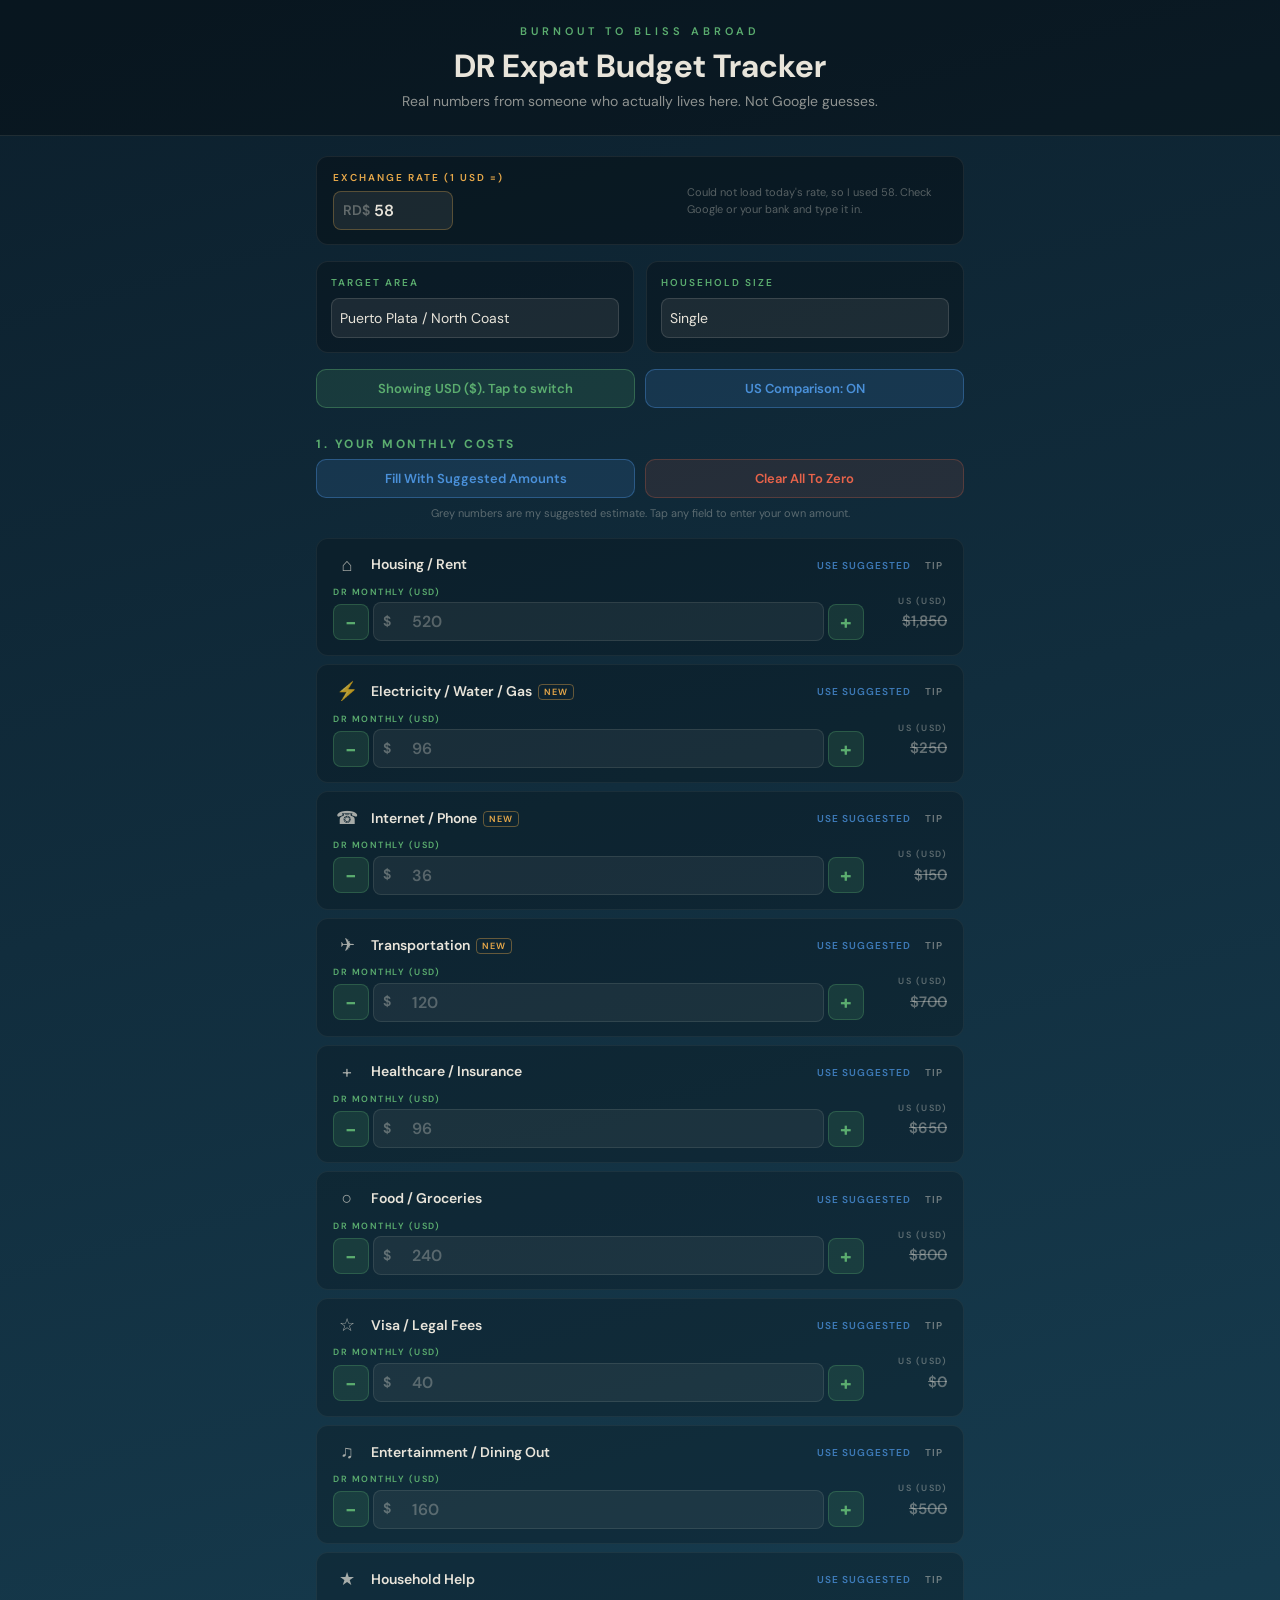
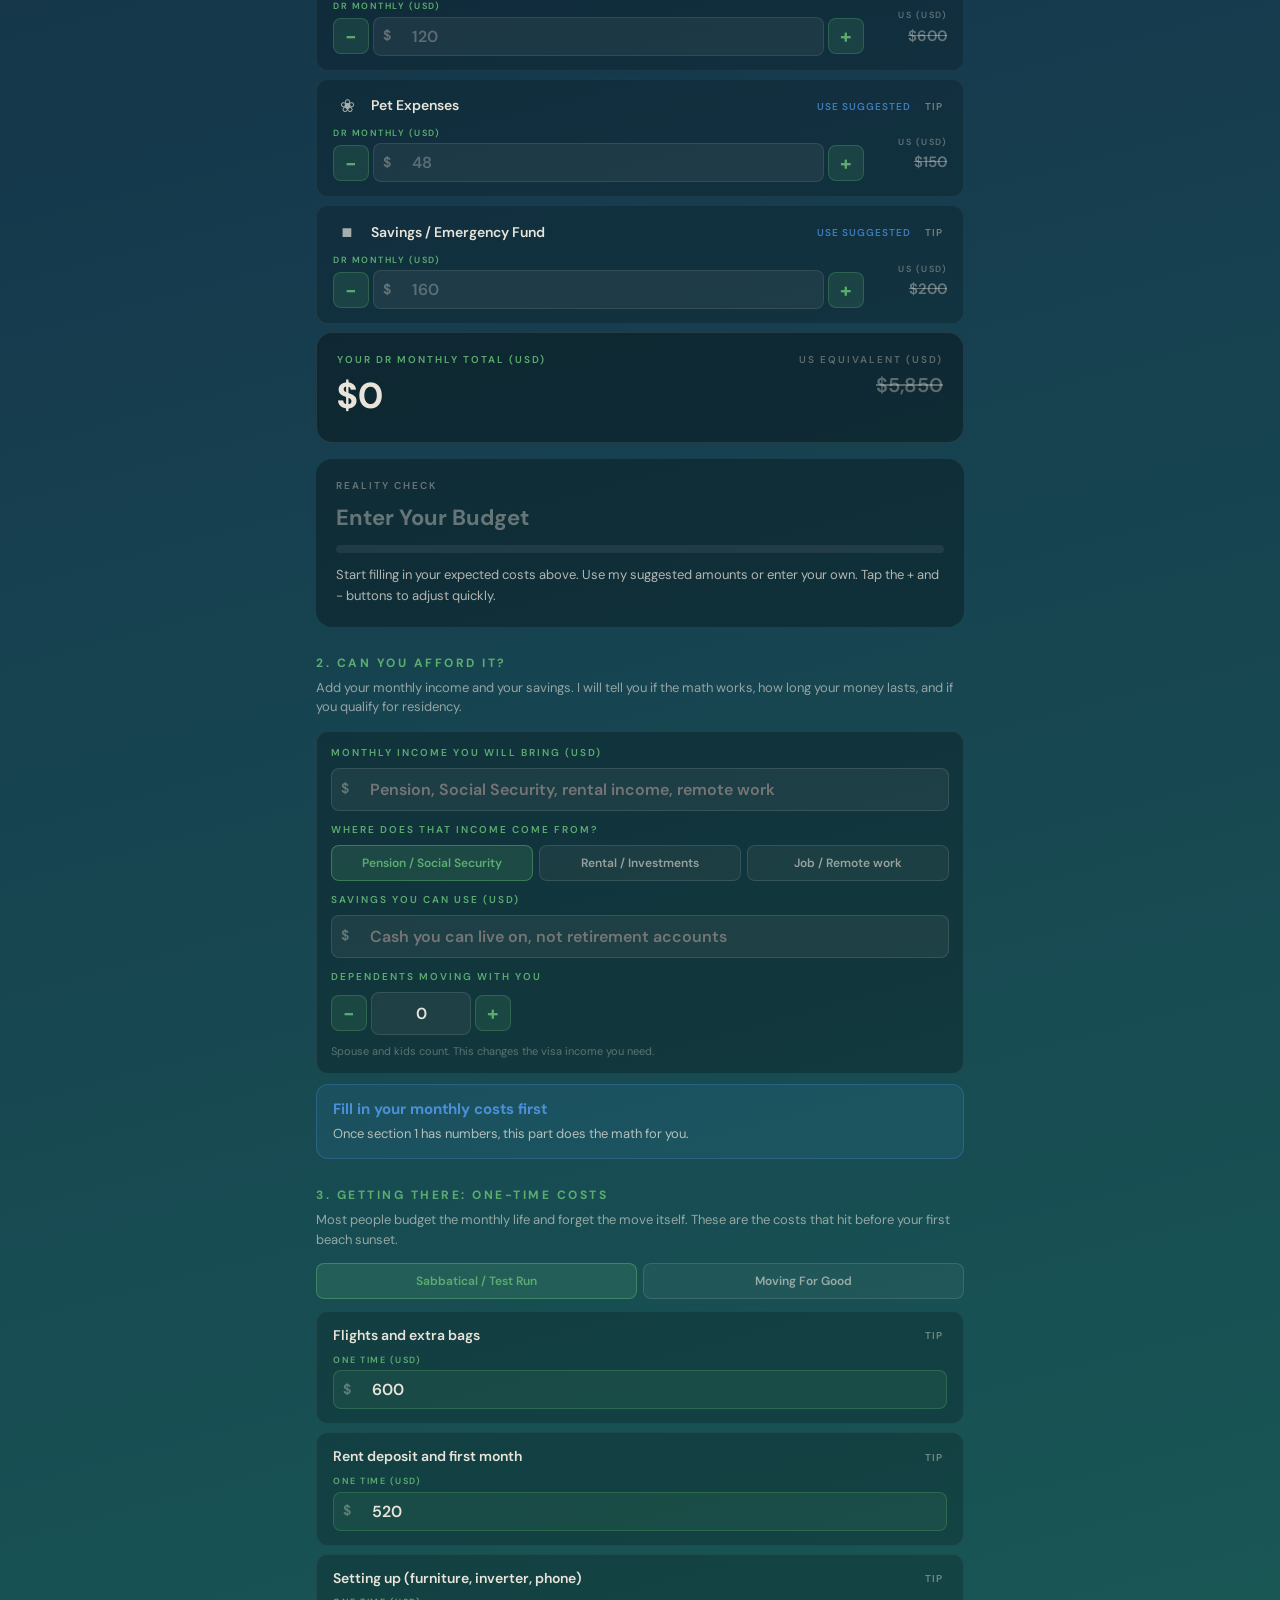
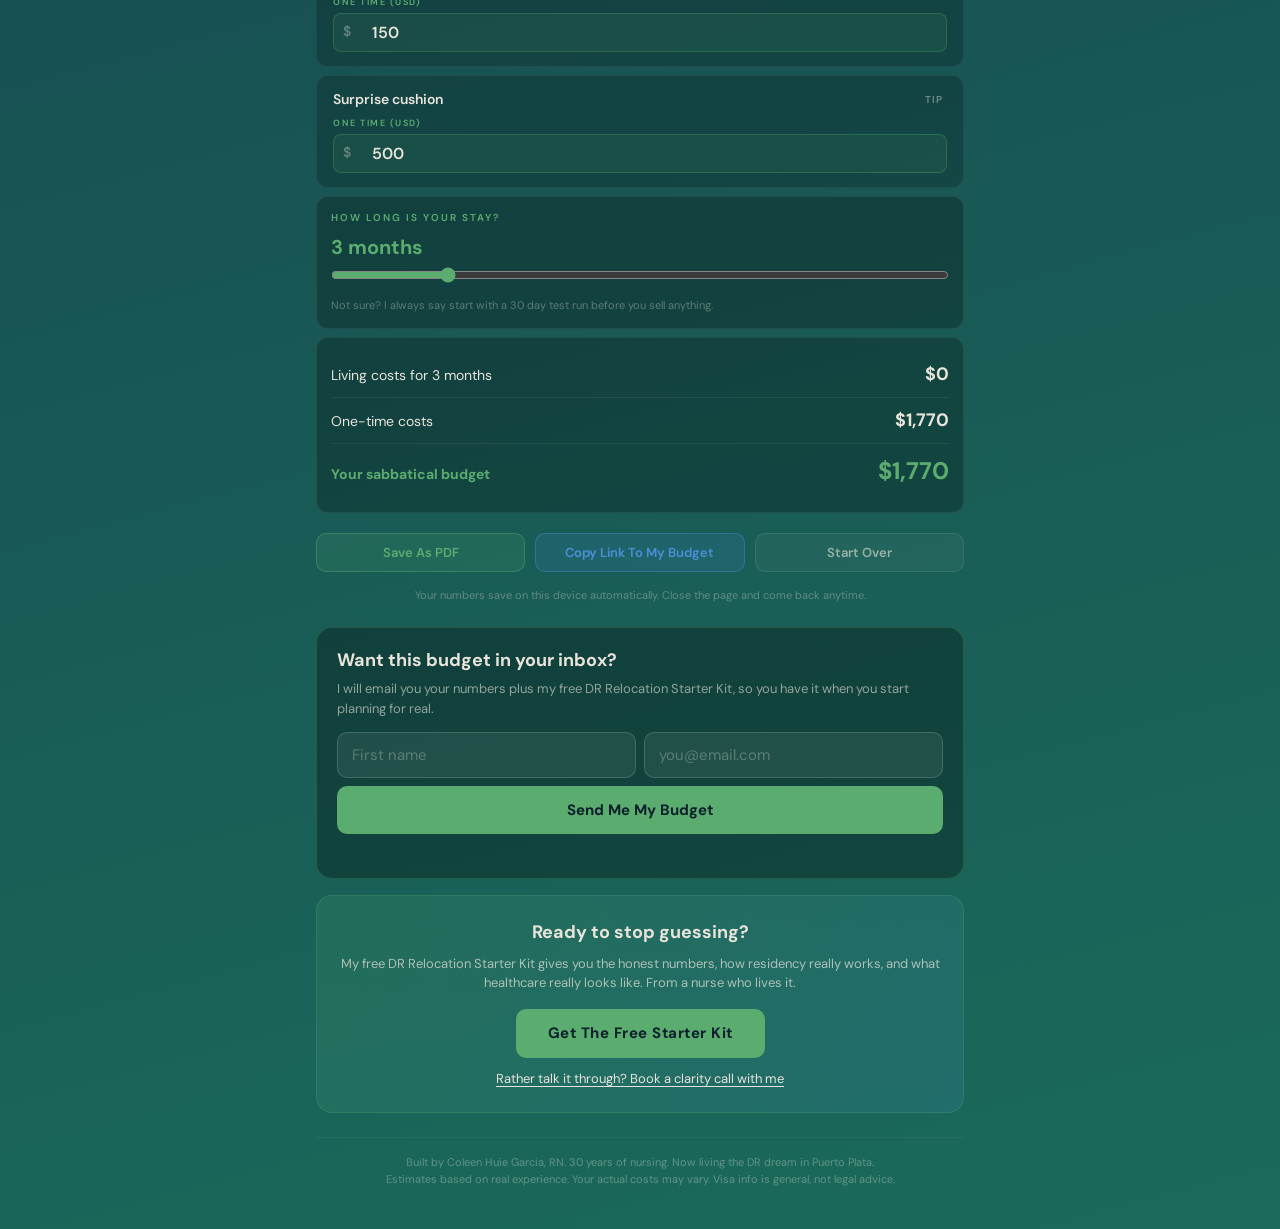
==== dr-budget-tracker/index.html @ 8b4ec9b2 "Add upgraded DR Expat Budget Tracker Rebuilt from the May 28 source in Drive. Adds utilities, intern" ====
<!DOCTYPE html>
<html lang="en">
<head>
<meta charset="UTF-8">
<meta name="viewport" content="width=device-width, initial-scale=1.0">
<title>DR Expat Budget Tracker | Burnout To Bliss Abroad</title>
<meta name="description" content="Find out exactly what it costs to live in the Dominican Republic. Real numbers from a nurse who actually lives there. Plan your budget, check your visa income, and see how long your savings last.">
<meta property="og:title" content="DR Expat Budget Tracker | Burnout To Bliss Abroad">
<meta property="og:description" content="Find out what it ACTUALLY costs to live in the Dominican Republic. Real numbers, not Google guesses.">
<meta property="og:type" content="website">
<meta name="twitter:card" content="summary_large_image">
<link rel="preconnect" href="https://fonts.googleapis.com">
<link rel="preconnect" href="https://fonts.gstatic.com" crossorigin>
<link href="https://fonts.googleapis.com/css2?family=DM+Sans:wght@400;500;600;700&display=swap" rel="stylesheet">
<style>
:root{
  --ink:#0C1F2C;--deep:#163B4E;--sea:#1A6B5A;
  --text:#E8E4DA;--muted:rgba(232,228,218,0.6);--faint:rgba(232,228,218,0.35);
  --green:#5BAD6F;--blue:#4A90D9;--gold:#E8A94A;--red:#E8634A;
  --line:rgba(232,228,218,0.08);--line-2:rgba(232,228,218,0.15);
  --card:rgba(0,0,0,0.25);
}
*{margin:0;padding:0;box-sizing:border-box}
html{-webkit-text-size-adjust:100%}
body{min-height:100vh;background:linear-gradient(165deg,var(--ink) 0%,var(--deep) 40%,var(--sea) 100%);background-color:var(--ink);font-family:'DM Sans','Segoe UI',sans-serif;color:var(--text);line-height:1.4}
input[type=number]{-moz-appearance:textfield}
input[type=number]::-webkit-outer-spin-button,input[type=number]::-webkit-inner-spin-button{-webkit-appearance:none;margin:0}
button,input,select{font-family:inherit}
button:focus-visible,input:focus-visible,select:focus-visible,a:focus-visible{outline:2px solid var(--green);outline-offset:2px}
select{-webkit-appearance:none;appearance:none;background-image:url("data:image/svg+xml,%3Csvg xmlns='http://www.w3.org/2000/svg' width='12' height='12' viewBox='0 0 12 12'%3E%3Cpath fill='%235BAD6F' d='M6 8L1 3h10z'/%3E%3C/svg%3E");background-repeat:no-repeat;background-position:right 10px center}
select option{background:var(--deep)}

.header{background:rgba(0,0,0,0.3);border-bottom:1px solid rgba(232,228,218,0.1);padding:24px 20px;text-align:center}
.brand{font-size:11px;letter-spacing:4px;text-transform:uppercase;color:var(--green);margin-bottom:8px;font-weight:600}
.header h1{font-size:clamp(22px,5vw,32px);font-weight:700;margin:0 0 6px;line-height:1.2}
.header p{font-size:14px;color:var(--muted)}
.main{max-width:680px;margin:0 auto;padding:20px 16px 40px}

.section-title{font-size:12px;letter-spacing:2.5px;text-transform:uppercase;color:var(--green);font-weight:700;margin:28px 0 6px}
.section-sub{font-size:13px;color:var(--muted);margin-bottom:14px;line-height:1.5}
.card{background:var(--card);border-radius:12px;padding:14px;border:1px solid var(--line)}
.lbl{font-size:10px;letter-spacing:2px;text-transform:uppercase;color:var(--green);display:block;margin-bottom:8px;font-weight:600}
.sel{width:100%;background:rgba(232,228,218,0.08);border:1px solid var(--line-2);border-radius:8px;padding:10px 28px 10px 8px;color:var(--text);font-size:14px;cursor:pointer}
.grid2{display:grid;grid-template-columns:1fr 1fr;gap:12px;margin-bottom:16px}
.btns{display:flex;gap:10px;margin-bottom:16px;flex-wrap:wrap}
.btn{flex:1;min-width:140px;border-radius:10px;padding:10px 16px;font-size:13px;font-weight:600;cursor:pointer;transition:opacity .2s}
.btn:hover{opacity:.85}
.btn-green{background:rgba(91,173,111,0.15);border:1px solid rgba(91,173,111,0.4);color:var(--green)}
.btn-blue{background:rgba(74,144,217,0.15);border:1px solid rgba(74,144,217,0.4);color:var(--blue)}
.btn-dim{background:rgba(232,228,218,0.05);border:1px solid rgba(232,228,218,0.1);color:var(--muted)}
.btn-red{background:rgba(232,99,74,0.1);border:1px solid rgba(232,99,74,0.25);color:var(--red)}
.note{font-size:11px;color:var(--faint);text-align:center;margin-bottom:16px}

/* rate */
.rate-box{background:rgba(0,0,0,0.3);border-radius:12px;padding:14px 16px;border:1px solid var(--line);margin-bottom:16px}
.rate-inner{display:flex;align-items:center;justify-content:space-between;flex-wrap:wrap;gap:10px}
.rate-lbl{font-size:10px;letter-spacing:2px;text-transform:uppercase;color:var(--gold);display:block;margin-bottom:6px;font-weight:600}
.rate-input{width:120px;background:rgba(232,228,218,0.08);border:1px solid rgba(232,168,74,0.3);border-radius:8px;padding:8px 10px 8px 40px;color:var(--text);font-size:16px;font-weight:600;outline:none}
.rate-help{font-size:11px;color:var(--faint);line-height:1.5;max-width:260px}
.rate-status{color:var(--green);font-weight:600}
.chip{background:rgba(232,228,218,0.08);border:1px solid var(--line-2);border-radius:6px;padding:6px 10px;color:var(--muted);font-size:10px;cursor:pointer;font-weight:600}

/* categories */
.cat{background:rgba(0,0,0,0.2);border-radius:12px;border:1px solid rgba(232,228,218,0.06);overflow:hidden;margin-bottom:8px}
.cat-head{padding:14px 16px}
.cat-row{display:flex;align-items:center;justify-content:space-between;margin-bottom:8px;gap:8px}
.cat-icon{font-size:18px;width:28px;text-align:center;opacity:.7}
.cat-label{font-size:14px;font-weight:600}
.cat-new{font-size:9px;letter-spacing:1px;color:var(--gold);border:1px solid rgba(232,168,74,0.4);border-radius:4px;padding:1px 5px;margin-left:6px;vertical-align:middle}
.cat-actions{display:flex;gap:6px;align-items:center;flex-shrink:0}
.btn-link{background:none;border:none;font-size:10px;cursor:pointer;padding:2px 4px;font-weight:600;letter-spacing:1px}
.btn-link-blue{color:rgba(74,144,217,0.8)}
.btn-link-dim{color:rgba(232,228,218,0.45)}
.cat-inputs{display:flex;align-items:center;gap:8px}
.input-group{flex:1}
.input-lbl{font-size:9px;letter-spacing:1.5px;color:var(--green);display:block;margin-bottom:4px;font-weight:600}
.input-row{display:flex;align-items:center;gap:4px}
.step-btn{background:rgba(91,173,111,0.15);border:1px solid rgba(91,173,111,0.3);border-radius:8px;width:36px;height:36px;color:var(--green);font-size:20px;font-weight:700;cursor:pointer;display:flex;align-items:center;justify-content:center;flex-shrink:0;line-height:1}
.step-btn:hover{background:rgba(91,173,111,0.25)}
.input-wrap{position:relative;flex:1}
.input-sym{position:absolute;left:10px;top:50%;transform:translateY(-50%);font-size:14px;font-weight:600;pointer-events:none;color:var(--faint)}
.num-input{width:100%;border-radius:8px;padding:8px 10px 8px 38px;color:var(--text);font-size:16px;font-weight:600;outline:none;background:rgba(232,228,218,0.06);border:1px solid rgba(232,228,218,0.1)}
.num-input.filled{background:rgba(91,173,111,0.1);border-color:rgba(91,173,111,0.3)}
.num-input::placeholder{color:rgba(232,228,218,0.3)}
.us-col{min-width:75px;text-align:right}
.us-lbl{font-size:9px;letter-spacing:1.5px;color:var(--faint);display:block;margin-bottom:4px;font-weight:600}
.us-val{font-size:15px;font-weight:600;color:rgba(232,228,218,0.4);text-decoration:line-through}
.tip-box{background:rgba(91,173,111,0.08);padding:12px 16px;border-top:1px solid rgba(91,173,111,0.15);font-size:13px;color:rgba(232,228,218,0.75);line-height:1.5}
.tip-label{color:var(--green);font-weight:600}
.tip-sug{color:rgba(232,228,218,0.45);font-size:11px}

/* totals */
.totals{background:rgba(0,0,0,0.35);border-radius:16px;padding:20px;border:1px solid rgba(232,228,218,0.1);margin-bottom:16px}
.totals-row{display:flex;justify-content:space-between;align-items:baseline;gap:12px}
.tot-lbl{font-size:10px;letter-spacing:2px;color:var(--green);margin-bottom:4px;font-weight:600}
.tot-val{font-size:clamp(28px,7vw,36px);font-weight:700}
.us-tot-lbl{font-size:10px;letter-spacing:2px;color:var(--faint);margin-bottom:4px;font-weight:600}
.us-tot-val{font-size:20px;font-weight:600;color:var(--faint);text-decoration:line-through}
.save-bar{background:rgba(91,173,111,0.12);border-radius:10px;padding:12px 14px;border:1px solid rgba(91,173,111,0.2);display:flex;justify-content:space-between;align-items:center;margin-top:12px}
.save-lbl{font-size:11px;color:var(--green);font-weight:600;margin-bottom:2px}
.save-val{font-size:22px;font-weight:700;color:var(--green)}
.save-pct{background:rgba(91,173,111,0.2);border-radius:20px;padding:6px 14px;font-size:16px;font-weight:700;color:var(--green)}
.annual{background:rgba(74,144,217,0.1);border-radius:12px;padding:16px;border:1px solid rgba(74,144,217,0.2);margin-bottom:16px;text-align:center}
.annual-lbl{font-size:11px;letter-spacing:2px;color:var(--blue);margin-bottom:4px;font-weight:600}
.annual-val{font-size:28px;font-weight:700;color:var(--blue)}
.annual-sub{font-size:12px;color:var(--muted);margin-top:4px}

/* breakdown bar */
.mix{display:flex;height:10px;border-radius:6px;overflow:hidden;margin:14px 0 8px;background:rgba(232,228,218,0.08)}
.mix span{display:block;height:100%}
.mix-legend{display:flex;flex-wrap:wrap;gap:6px 12px;font-size:11px;color:var(--muted)}
.mix-legend i{display:inline-block;width:8px;height:8px;border-radius:2px;margin-right:4px;vertical-align:middle}

/* reality */
.reality{background:rgba(0,0,0,0.3);border-radius:16px;padding:20px;margin-bottom:8px}
.reality-lbl{font-size:10px;letter-spacing:2px;margin-bottom:10px;font-weight:600}
.reality-level{font-size:22px;font-weight:700;margin-bottom:12px}
.bar-bg{background:rgba(232,228,218,0.08);border-radius:6px;height:8px;margin-bottom:12px;overflow:hidden}
.bar-fill{height:100%;border-radius:6px;transition:width .5s ease}
.reality-msg{font-size:13px;line-height:1.6;color:rgba(232,228,218,0.75)}

/* plan */
.field{margin-bottom:12px}
.field:last-child{margin-bottom:0}
.plain-input{width:100%;border-radius:8px;padding:10px 12px 10px 38px;color:var(--text);font-size:16px;font-weight:600;outline:none;background:rgba(232,228,218,0.06);border:1px solid rgba(232,228,218,0.12)}
.result{border-radius:12px;padding:14px 16px;margin-top:10px;border:1px solid}
.result-title{font-size:15px;font-weight:700;margin-bottom:4px}
.result-msg{font-size:13px;line-height:1.55;color:rgba(232,228,218,0.75)}
.ok{background:rgba(91,173,111,0.1);border-color:rgba(91,173,111,0.3)}.ok .result-title{color:var(--green)}
.warn{background:rgba(232,168,74,0.1);border-color:rgba(232,168,74,0.3)}.warn .result-title{color:var(--gold)}
.bad{background:rgba(232,99,74,0.1);border-color:rgba(232,99,74,0.3)}.bad .result-title{color:var(--red)}
.info{background:rgba(74,144,217,0.1);border-color:rgba(74,144,217,0.3)}.info .result-title{color:var(--blue)}
.fine{font-size:11px;color:var(--faint);margin-top:8px;line-height:1.5}
.range{width:100%;accent-color:var(--green);margin:6px 0 2px}
.range-val{font-size:20px;font-weight:700;color:var(--green)}
.seg{display:flex;gap:6px;flex-wrap:wrap}
.seg button{flex:1;min-width:90px;padding:9px 10px;border-radius:8px;font-size:12px;font-weight:600;cursor:pointer;background:rgba(232,228,218,0.05);border:1px solid rgba(232,228,218,0.12);color:var(--muted)}
.seg button[aria-pressed=true]{background:rgba(91,173,111,0.18);border-color:rgba(91,173,111,0.5);color:var(--green)}
.big-line{display:flex;justify-content:space-between;align-items:baseline;padding:10px 0;border-top:1px solid var(--line);font-size:14px}
.big-line:first-child{border-top:none}
.big-line b{font-size:18px}

/* email + cta */
.capture{background:rgba(0,0,0,0.3);border-radius:16px;padding:20px;border:1px solid rgba(91,173,111,0.25);margin-top:24px}
.capture h2{font-size:18px;font-weight:700;margin-bottom:6px}
.capture p{font-size:13px;color:var(--muted);margin-bottom:14px;line-height:1.5}
.capture-row{display:grid;grid-template-columns:1fr 1fr;gap:8px;margin-bottom:8px}
.text-input{width:100%;background:rgba(255,255,255,0.07);border:1px solid rgba(232,228,218,0.18);border-radius:10px;padding:12px 14px;color:var(--text);font-size:15px;outline:none}
.text-input::placeholder{color:rgba(232,228,218,0.3)}
.submit{width:100%;background:var(--green);color:var(--ink);border:none;border-radius:10px;padding:14px;font-size:15px;font-weight:700;cursor:pointer}
.submit:disabled{opacity:.5;cursor:not-allowed}
.form-msg{font-size:12px;margin-top:8px;text-align:center;min-height:16px}
.cta{background:linear-gradient(135deg,rgba(91,173,111,0.15) 0%,rgba(74,144,217,0.15) 100%);border-radius:16px;padding:24px 20px;text-align:center;border:1px solid rgba(91,173,111,0.25);margin-top:16px}
.cta h2{font-size:18px;font-weight:700;margin-bottom:8px}
.cta p{font-size:13px;color:rgba(232,228,218,0.7);margin-bottom:16px;line-height:1.5}
.cta-btn{display:inline-block;background:var(--green);color:var(--ink);padding:14px 32px;border-radius:10px;font-size:15px;font-weight:700;text-decoration:none;letter-spacing:.5px}
.cta-btn:hover{opacity:.9}
.cta-alt{display:block;margin-top:12px;font-size:13px;color:var(--text);text-decoration:underline;text-underline-offset:3px}
.footer{text-align:center;margin-top:24px;padding-top:16px;border-top:1px solid rgba(232,228,218,0.06);font-size:11px;color:rgba(232,228,218,0.35);line-height:1.6}
.toast{position:fixed;left:50%;bottom:24px;transform:translateX(-50%) translateY(20px);background:var(--green);color:var(--ink);font-weight:700;font-size:13px;padding:10px 18px;border-radius:999px;opacity:0;pointer-events:none;transition:all .25s;z-index:50}
.toast.show{opacity:1;transform:translateX(-50%) translateY(0)}
.hidden{display:none!important}
.print-only{display:none}

@media (max-width:500px){
  .grid2,.capture-row{grid-template-columns:1fr}
  .cat-inputs{flex-wrap:wrap}
  .us-col{min-width:0;width:100%;text-align:left;display:flex;gap:8px;align-items:baseline}
  .us-lbl{margin:0}
}

/* Print / Save as PDF: clean white page */
@media print{
  body{background:#fff;color:#111}
  .header,.rate-box,.btns,.note,.step-btn,.cat-actions,.capture,.cta,.actions,.seg,.range,.toast,.no-print{display:none!important}
  .print-only{display:block}
  .main{max-width:none;padding:0}
  .card,.cat,.totals,.reality,.annual,.result,.save-bar{background:#fff!important;border:1px solid #ccc!important;color:#111;break-inside:avoid}
  .num-input,.plain-input{background:#fff!important;border:none!important;color:#111;padding-left:30px}
  .section-title,.lbl,.input-lbl,.tot-lbl,.save-lbl,.save-val,.annual-lbl,.annual-val,.result-title,.reality-lbl,.reality-level{color:#1A6B5A!important}
  .reality-msg,.result-msg,.annual-sub,.section-sub,.fine,.us-val,.us-tot-val,.input-sym,.footer{color:#444!important}
  .tip-box{display:none}
}
</style>
<!-- MailerLite Universal -->
<script>(function(w,d,e,u,f,l,n){w[f]=w[f]||function(){(w[f].q=w[f].q||[]).push(arguments);},l=d.createElement(e),l.async=1,l.src=u,n=d.getElementsByTagName(e)[0],n.parentNode.insertBefore(l,n);})(window,document,'script','https://assets.mailerlite.com/js/universal.js','ml');ml('account','2173262');</script>
<!-- End MailerLite Universal -->
</head>
<body>

<!-- Hidden form so Netlify detects it at deploy time -->
<form name="email-capture" data-netlify="true" hidden>
  <input name="name" type="text">
  <input name="email" type="email">
  <input name="budget" type="text">
</form>

<div class="header">
  <div class="brand">Burnout To Bliss Abroad</div>
  <h1>DR Expat Budget Tracker</h1>
  <p>Real numbers from someone who actually lives here. Not Google guesses.</p>
</div>

<div class="main" id="app">
  <div class="print-only" style="margin-bottom:16px">
    <h1 style="font-size:22px">My DR Budget Plan</h1>
    <p id="printMeta" style="font-size:12px;color:#444"></p>
  </div>

  <!-- ── SETUP ───────────────────────────────────────────── -->
  <div class="rate-box">
    <div class="rate-inner">
      <div style="flex:1;min-width:180px">
        <label class="rate-lbl" for="rateInput">Exchange Rate (1 USD =)</label>
        <div style="display:flex;align-items:center;gap:8px">
          <div style="position:relative;width:120px"><span class="input-sym">RD$</span><input type="number" inputmode="decimal" step="0.1" class="rate-input" id="rateInput"></div>
          <button class="chip hidden" id="rateReset" type="button">USE LIVE RATE</button>
        </div>
      </div>
      <div class="rate-help" id="rateHelp">Checking today's rate...</div>
    </div>
  </div>

  <div class="grid2">
    <div class="card"><label class="lbl" for="areaSel">Target Area</label><select class="sel" id="areaSel"></select></div>
    <div class="card"><label class="lbl" for="hhSel">Household Size</label><select class="sel" id="hhSel"></select></div>
  </div>

  <div class="btns">
    <button class="btn btn-green" id="curBtn" type="button"></button>
    <button class="btn" id="compBtn" type="button"></button>
  </div>

  <!-- ── MONTHLY COSTS ───────────────────────────────────── -->
  <div class="section-title">1. Your Monthly Costs</div>
  <div class="btns" style="margin-bottom:8px">
    <button class="btn btn-blue" id="fillAll" type="button">Fill With Suggested Amounts</button>
    <button class="btn btn-red" id="clearAll" type="button">Clear All To Zero</button>
  </div>
  <div class="note">Grey numbers are my suggested estimate. Tap any field to enter your own amount.</div>
  <div id="cats"></div>

  <div class="totals">
    <div class="totals-row">
      <div><div class="tot-lbl" id="totLbl"></div><div class="tot-val" id="totVal"></div></div>
      <div style="text-align:right" id="usTotWrap"><div class="us-tot-lbl" id="usTotLbl"></div><div class="us-tot-val" id="usTotVal"></div></div>
    </div>
    <div id="saveBar"></div>
    <div id="mix"></div>
  </div>
  <div id="annual"></div>

  <div class="reality" id="reality"></div>

  <!-- ── MONEY PLAN ──────────────────────────────────────── -->
  <div class="section-title">2. Can You Afford It?</div>
  <p class="section-sub">Add your monthly income and your savings. I will tell you if the math works, how long your money lasts, and if you qualify for residency.</p>
  <div class="card">
    <div class="field">
      <label class="lbl" for="incomeInp">Monthly income you will bring (USD)</label>
      <div class="input-wrap"><span class="input-sym">$</span><input class="plain-input" id="incomeInp" type="number" inputmode="numeric" placeholder="Pension, Social Security, rental income, remote work"></div>
    </div>
    <div class="field">
      <span class="lbl">Where does that income come from?</span>
      <div class="seg" id="incomeType" role="group" aria-label="Income type">
        <button type="button" data-v="pension">Pension / Social Security</button>
        <button type="button" data-v="passive">Rental / Investments</button>
        <button type="button" data-v="work">Job / Remote work</button>
      </div>
    </div>
    <div class="field">
      <label class="lbl" for="savingsInp">Savings you can use (USD)</label>
      <div class="input-wrap"><span class="input-sym">$</span><input class="plain-input" id="savingsInp" type="number" inputmode="numeric" placeholder="Cash you can live on, not retirement accounts"></div>
    </div>
    <div class="field">
      <label class="lbl" for="depInp">Dependents moving with you</label>
      <div class="input-row" style="max-width:180px">
        <button class="step-btn" type="button" data-dep="-1" aria-label="Fewer dependents">&minus;</button>
        <div class="input-wrap"><input class="plain-input" id="depInp" type="number" inputmode="numeric" min="0" style="padding-left:12px;text-align:center"></div>
        <button class="step-btn" type="button" data-dep="1" aria-label="More dependents">+</button>
      </div>
      <div class="fine">Spouse and kids count. This changes the visa income you need.</div>
    </div>
  </div>
  <div id="planOut"></div>

  <!-- ── GETTING THERE ───────────────────────────────────── -->
  <div class="section-title">3. Getting There: One-Time Costs</div>
  <p class="section-sub">Most people budget the monthly life and forget the move itself. These are the costs that hit before your first beach sunset.</p>
  <div class="seg no-print" id="tripMode" role="group" aria-label="Trip type" style="margin-bottom:12px">
    <button type="button" data-v="sabbatical">Sabbatical / Test Run</button>
    <button type="button" data-v="move">Moving For Good</button>
  </div>
  <div id="oneTime"></div>
  <div class="card" id="monthsCard" style="margin-top:8px">
    <label class="lbl" for="monthsInp">How long is your stay?</label>
    <div class="range-val" id="monthsVal"></div>
    <input type="range" min="1" max="12" step="1" id="monthsInp" class="range">
    <div class="fine">Not sure? I always say start with a 30 day test run before you sell anything.</div>
  </div>
  <div class="card" style="margin-top:8px" id="tripOut"></div>

  <!-- ── ACTIONS ─────────────────────────────────────────── -->
  <div class="btns actions" style="margin-top:20px">
    <button class="btn btn-green" id="printBtn" type="button">Save As PDF</button>
    <button class="btn btn-blue" id="shareBtn" type="button">Copy Link To My Budget</button>
    <button class="btn btn-dim" id="resetBtn" type="button">Start Over</button>
  </div>
  <div class="note">Your numbers save on this device automatically. Close the page and come back anytime.</div>

  <!-- ── EMAIL (after value, never a gate) ───────────────── -->
  <div class="capture" id="capture">
    <h2>Want this budget in your inbox?</h2>
    <p>I will email you your numbers plus my free DR Relocation Starter Kit, so you have it when you start planning for real.</p>
    <div class="capture-row">
      <input class="text-input" id="capName" type="text" placeholder="First name" autocomplete="given-name" aria-label="First name">
      <input class="text-input" id="capEmail" type="email" placeholder="you@email.com" autocomplete="email" aria-label="Email address">
    </div>
    <button class="submit" id="capBtn" type="button">Send Me My Budget</button>
    <div class="form-msg" id="capMsg"></div>
  </div>

  <div class="cta">
    <h2>Ready to stop guessing?</h2>
    <p>My free DR Relocation Starter Kit gives you the honest numbers, how residency really works, and what healthcare really looks like. From a nurse who lives it.</p>
    <a href="https://btb-starter-kit.netlify.app/" target="_blank" rel="noopener" class="cta-btn">Get The Free Starter Kit</a>
    <a href="https://calendly.com/jarlee123/30-minute-clarity-call" target="_blank" rel="noopener" class="cta-alt">Rather talk it through? Book a clarity call with me</a>
  </div>

  <div class="footer">Built by Coleen Huie Garcia, RN. 30 years of nursing. Now living the DR dream in Puerto Plata.<br>Estimates based on real experience. Your actual costs may vary. Visa info is general, not legal advice.</div>
</div>

<div class="toast" id="toast" role="status" aria-live="polite"></div>

<script>
// ── Data ─────────────────────────────────────────────────────────────────────
const FALLBACK_RATE = 58.0, STEP_USD = 10, STEP_DRD = 500, STORE_KEY = 'btb-dr-budget-v2';
const AREAS = {
  santo_domingo: { label: 'Santo Domingo', mod: 1 },
  santiago:      { label: 'Santiago', mod: 0.85 },
  puerto_plata:  { label: 'Puerto Plata / North Coast', mod: 0.8 },
  punta_cana:    { label: 'Punta Cana / East Coast', mod: 1.1 },
  las_terrenas:  { label: 'Las Terrenas / Samaná', mod: 1.0 },
};
const HH = {
  single: { label: 'Single', mod: 1, deps: 0 },
  couple: { label: 'Couple', mod: 1.5, deps: 1 },
  family: { label: 'Family', mod: 2, deps: 3 },
};
// dr / us = monthly USD for a single person in Santo Domingo / a typical US city
const CATS = [
  { k: 'housing',        label: 'Housing / Rent',            icon: '⌂', dr: 650, us: 1850, tip: 'A nice 2-bedroom apartment in a safe neighborhood. Gated communities cost more. Never sign a lease you have not seen in person.' },
  { k: 'utilities',      label: 'Electricity / Water / Gas', icon: '⚡', dr: 120, us: 250, isNew: true, tip: 'This is the one that surprises everyone. Air conditioning drives your light bill. Add drinking water jugs (botellones) and a gas tank for the stove. Ask if the place has an inverter for power cuts.' },
  { k: 'internet',       label: 'Internet / Phone',          icon: '☎', dr: 45, us: 150, isNew: true, tip: 'Fiber internet is easy to get in most cities. A local Claro or Altice phone plan is cheap. Keep your US number on a low cost plan for bank codes.' },
  { k: 'transport',      label: 'Transportation',            icon: '✈', dr: 150, us: 700, isNew: true, tip: 'Uber works in the big cities. Motoconchos and guaguas are dirt cheap. If you buy a car, expect higher prices than the US because of import taxes.' },
  { k: 'healthcare',     label: 'Healthcare / Insurance',    icon: '+', dr: 120, us: 650, tip: 'Private insurance in DR is very affordable. Doctor visits can be $15 to $30 USD out of pocket. As a nurse, I trust the private clinics here.' },
  { k: 'food',           label: 'Food / Groceries',          icon: '○', dr: 300, us: 800, tip: 'Shop at local colmados and markets for the best prices. Fresh fruit and produce are dirt cheap. Imported US brands cost more than back home.' },
  { k: 'visa_legal',     label: 'Visa / Legal Fees',         icon: '☆', dr: 50, us: 0, tip: 'Residency renewals spread out monthly. Budget the first application in the one-time costs below.' },
  { k: 'entertainment',  label: 'Entertainment / Dining Out', icon: '♫', dr: 200, us: 500, tip: 'A full dinner for two at a nice restaurant runs $25 to $40 USD. Local spots are even cheaper.' },
  { k: 'household_help', label: 'Household Help',            icon: '★', dr: 150, us: 600, tip: 'Household help is common and affordable here. This covers cleaning 2 to 3 times per week. Pay fairly and on time, word travels fast.' },
  { k: 'pets',           label: 'Pet Expenses',              icon: '❀', dr: 60, us: 150, tip: 'Vet visits are very affordable. Quality pet food is at most supermarkets.' },
  { k: 'savings',        label: 'Savings / Emergency Fund',  icon: '■', dr: 200, us: 200, tip: 'Always keep 3 to 6 months of expenses saved. Keep it in dollars and only convert what you need each month.' },
];
const NO_SCALE = new Set(['visa_legal', 'savings', 'pets']);
const MIX_COLORS = ['#5BAD6F','#E8A94A','#4A90D9','#C9A0DC','#E8634A','#7FD1C7','#B8B08D','#F2C1A0','#8FA8C9','#D98FA8','#9CC98F'];
const ONE_TIME = [
  { k: 'flights',  label: 'Flights and extra bags',            sug: () => 600 * hhPeople(), tip: 'Fly into the airport closest to where you will live. POP for Puerto Plata, STI for Santiago, SDQ for Santo Domingo, PUJ for Punta Cana.' },
  { k: 'deposit',  label: 'Rent deposit and first month',     sug: () => monthlySug('housing') * (state.mode === 'move' ? 3 : 1), tip: 'Long term rentals usually want 2 months deposit plus the first month. Short term furnished rentals usually want the full stay up front.' },
  { k: 'setup',    label: 'Setting up (furniture, inverter, phone)', sug: () => state.mode === 'move' ? 1500 : 150, tip: 'Furnished places save you a lot here. If you rent unfurnished, an inverter for power cuts is the first thing I would buy.' },
  { k: 'residency',label: 'Residency process and lawyer',      sug: () => state.mode === 'move' ? 2000 : 0, onlyMove: true, tip: 'This is a rough number. Fees change, and every case is different. Always use a licensed Dominican lawyer. Never pay a "fixer" at the migration office.' },
  { k: 'cushion',  label: 'Surprise cushion',                  sug: () => 500, tip: 'Something always comes up. A broken fridge, a doctor visit, a power bill twice what you expected. This is your peace of mind money.' },
];
const VISA = { pensionado: 1500, rentista: 2000, perDep: 250 };

// ── State ────────────────────────────────────────────────────────────────────
const defaults = () => ({ area: 'puerto_plata', hh: 'single', isUSD: true, rate: null, comp: true, values: {}, oneTime: {}, tipOpen: null,
  income: '', incomeType: 'pension', savings: '', deps: 0, mode: 'sabbatical', months: 3 });
let state = defaults();
let liveRate = null;

const load = () => {
  try {
    const fromHash = location.hash.startsWith('#b=') ? JSON.parse(decodeURIComponent(atob(location.hash.slice(3)))) : null;
    const saved = fromHash || JSON.parse(localStorage.getItem(STORE_KEY) || 'null');
    if (saved) state = { ...defaults(), ...saved, tipOpen: null };
  } catch (e) { /* bad hash or blocked storage: start fresh */ }
};
const save = () => {
  try { const { tipOpen, ...rest } = state; localStorage.setItem(STORE_KEY, JSON.stringify(rest)); } catch (e) {}
};

// ── Helpers ──────────────────────────────────────────────────────────────────
const $ = id => document.getElementById(id);
const rate = () => state.rate || liveRate || FALLBACK_RATE;
const toDisp = u => state.isUSD ? Math.round(u) : Math.round(u * rate());
const fromDisp = d => state.isUSD ? d : d / rate();
const sym = () => state.isUSD ? '$' : 'RD$';
const tag = () => state.isUSD ? 'USD' : 'DRD';
const fmt = d => sym() + Math.round(d).toLocaleString();
const fmtUSD = u => '$' + Math.round(u).toLocaleString();
const money = u => fmt(toDisp(u));
const hhPeople = () => ({ single: 1, couple: 2, family: 4 })[state.hh];
const scale = (c, base) => NO_SCALE.has(c.k) ? base : base * HH[state.hh].mod;
const monthlySug = k => { const c = CATS.find(x => x.k === k); return Math.round(scale(c, c.dr * AREAS[state.area].mod)); };
const usAmt = c => Math.round(scale(c, c.us));
const oneTimeVal = o => state.oneTime[o.k] ?? Math.round(o.sug());
const totalDR = () => CATS.reduce((s, c) => s + (state.values[c.k] || 0), 0);
const totalUS = () => CATS.reduce((s, c) => s + usAmt(c), 0);
const num = v => { const n = parseFloat(v); return isNaN(n) ? 0 : n; };
const esc = s => String(s).replace(/[&<>"']/g, ch => ({ '&': '&amp;', '<': '&lt;', '>': '&gt;', '"': '&quot;', "'": '&#39;' })[ch]);

const toast = msg => { const t = $('toast'); t.textContent = msg; t.classList.add('show'); setTimeout(() => t.classList.remove('show'), 2200); };

// ── Live exchange rate ───────────────────────────────────────────────────────
const fetchRate = async () => {
  try {
    const r = await fetch('https://open.er-api.com/v6/latest/USD');
    const j = await r.json();
    if (j && j.rates && j.rates.DOP) liveRate = Math.round(j.rates.DOP * 100) / 100;
  } catch (e) { /* offline or blocked: keep fallback */ }
  renderRate(); renderCats(); update();
};
const renderRate = () => {
  const inp = $('rateInput');
  if (document.activeElement !== inp) inp.value = rate();
  $('rateReset').classList.toggle('hidden', !state.rate);
  $('rateHelp').innerHTML = state.rate
    ? 'You set your own rate. Tap USE LIVE RATE to go back to today\'s rate.'
    : liveRate
      ? '<span class="rate-status">Live rate loaded today.</span> Banks and exchange houses give a little less. Type your own rate if you have it.'
      : 'Could not load today\'s rate, so I used ' + FALLBACK_RATE + '. Check Google or your bank and type it in.';
};

// ── Render: setup ────────────────────────────────────────────────────────────
const renderSetup = () => {
  $('areaSel').innerHTML = Object.entries(AREAS).map(([k, a]) => `<option value="${k}"${k === state.area ? ' selected' : ''}>${a.label}</option>`).join('');
  $('hhSel').innerHTML = Object.entries(HH).map(([k, h]) => `<option value="${k}"${k === state.hh ? ' selected' : ''}>${h.label}</option>`).join('');
  $('curBtn').textContent = (state.isUSD ? 'Showing USD ($)' : 'Showing DR Pesos (RD$)') + '. Tap to switch';
  $('compBtn').textContent = state.comp ? 'US Comparison: ON' : 'US Comparison: OFF';
  $('compBtn').className = 'btn ' + (state.comp ? 'btn-blue' : 'btn-dim');
  $('depInp').value = state.deps;
  $('incomeInp').value = state.income;
  $('savingsInp').value = state.savings;
  $('monthsInp').value = state.months;
  document.querySelectorAll('#incomeType button').forEach(b => b.setAttribute('aria-pressed', b.dataset.v === state.incomeType));
  document.querySelectorAll('#tripMode button').forEach(b => b.setAttribute('aria-pressed', b.dataset.v === state.mode));
};

// ── Render: category rows (rebuilt only when area/household/currency change) ─
const renderCats = () => {
  const t = tag(), sy = sym();
  $('cats').innerHTML = CATS.map((c, i) => {
    const v = state.values[c.k] || 0, has = v > 0, open = state.tipOpen === c.k;
    return `<div class="cat" data-k="${c.k}">
      <div class="cat-head">
        <div class="cat-row">
          <div style="display:flex;align-items:center;gap:10px"><span class="cat-icon" aria-hidden="true">${c.icon}</span><span class="cat-label">${c.label}${c.isNew ? '<span class="cat-new">NEW</span>' : ''}</span></div>
          <div class="cat-actions">
            ${has ? '' : `<button class="btn-link btn-link-blue" data-act="sug" type="button">USE SUGGESTED</button>`}
            <button class="btn-link btn-link-dim" data-act="tip" type="button" aria-expanded="${open}">${open ? 'CLOSE' : 'TIP'}</button>
          </div>
        </div>
        <div class="cat-inputs">
          <div class="input-group">
            <label class="input-lbl" for="inp_${c.k}">DR MONTHLY (${t})</label>
            <div class="input-row">
              <button class="step-btn" data-act="dec" type="button" aria-label="Less">&minus;</button>
              <div class="input-wrap"><span class="input-sym">${sy}</span><input type="number" inputmode="numeric" class="num-input${has ? ' filled' : ''}" id="inp_${c.k}" value="${has ? toDisp(v) : ''}" placeholder="${toDisp(monthlySug(c.k))}"></div>
              <button class="step-btn" data-act="inc" type="button" aria-label="More">+</button>
            </div>
          </div>
          ${state.comp ? `<div class="us-col"><span class="us-lbl">US (${t})</span><div class="us-val">${money(usAmt(c))}</div></div>` : ''}
        </div>
      </div>
      ${open ? `<div class="tip-box"><span class="tip-label">Coleen's Tip: </span>${c.tip}<br><span class="tip-sug">Suggested amount: ${money(monthlySug(c.k))}/month</span></div>` : ''}
    </div>`;
  }).join('');
};

// ── Verdict: judged per person so a family is not called "luxury" by default ─
const verdict = t => {
  const p = t / HH[state.hh].mod;
  if (t <= 0) return { level: 'Enter Your Budget', color: 'rgba(232,228,218,0.4)', bar: 0, msg: 'Start filling in your expected costs above. Use my suggested amounts or enter your own. Tap the + and - buttons to adjust quickly.' };
  if (p < 1000) return { level: 'Tight Budget', color: '#E8634A', bar: 20, msg: 'This is lean. You will need to be very careful with spending. Best for short sabbaticals, or if your housing is already covered.' };
  if (p < 1500) return { level: 'Doable', color: '#E8A94A', bar: 40, msg: 'You can make this work. You will cover your basics and live simply. Not a lot of extras, but enough to enjoy island life.' };
  if (p < 2500) return { level: 'Comfortable', color: '#5BAD6F', bar: 70, msg: 'This is the sweet spot. You will live well, eat well, go out, and enjoy the DR without stressing about money. Most expats land right here.' };
  return { level: 'Living In Luxury', color: '#4A90D9', bar: 100, msg: 'You are living like royalty in the DR. Beachfront options, top restaurants, household help, and plenty of cushion. The full island dream.' };
};

// ── Update: everything computed (no input rebuilds, so typing never jumps) ───
const update = () => {
  const t = tag(), tot = totalDR(), us = totalUS(), sav = us - tot, pct = us > 0 ? Math.round(sav / us * 100) : 0;

  $('totLbl').textContent = `YOUR DR MONTHLY TOTAL (${t})`;
  $('totVal').textContent = money(tot);
  $('usTotWrap').classList.toggle('hidden', !state.comp);
  $('usTotLbl').textContent = `US EQUIVALENT (${t})`;
  $('usTotVal').textContent = money(us);
  const showSave = state.comp && sav > 0 && tot > 0;
  $('saveBar').innerHTML = showSave ? `<div class="save-bar"><div><div class="save-lbl">YOU SAVE EVERY MONTH</div><div class="save-val">${money(sav)}</div></div><div class="save-pct">${pct}% less</div></div>` : '';
  $('annual').innerHTML = showSave ? `<div class="annual"><div class="annual-lbl">ANNUAL SAVINGS (${t})</div><div class="annual-val">${money(sav * 12)}</div><div class="annual-sub">That is ${money(sav * 12)} back in your pocket every single year.</div></div>` : '';

  // Where the money goes
  const parts = CATS.map((c, i) => ({ c, v: state.values[c.k] || 0, col: MIX_COLORS[i] })).filter(x => x.v > 0).sort((a, b) => b.v - a.v);
  $('mix').innerHTML = tot > 0 ? `<div class="mix" aria-hidden="true">${parts.map(x => `<span style="width:${x.v / tot * 100}%;background:${x.col}"></span>`).join('')}</div>
    <div class="mix-legend">${parts.slice(0, 5).map(x => `<span><i style="background:${x.col}"></i>${x.c.label.split(' /')[0]} ${Math.round(x.v / tot * 100)}%</span>`).join('')}</div>` : '';

  const v = verdict(tot);
  $('reality').style.border = `1px solid ${v.color}33`;
  $('reality').innerHTML = `<div class="reality-lbl" style="color:${v.color}">REALITY CHECK</div><div class="reality-level" style="color:${v.color}">${v.level}</div><div class="bar-bg"><div class="bar-fill" style="background:${v.color};width:${v.bar}%"></div></div><p class="reality-msg">${v.msg}</p>`;

  renderPlan(tot);
  renderTrip(tot);
  $('printMeta').textContent = `${AREAS[state.area].label} · ${HH[state.hh].label} · Rate RD$${rate()} per USD · ${new Date().toLocaleDateString()}`;
  save();
};

// ── Money plan: surplus, runway, visa check ──────────────────────────────────
const renderPlan = tot => {
  const inc = num(state.income), savings = num(state.savings), out = [];
  if (tot <= 0) { $('planOut').innerHTML = `<div class="result info"><div class="result-title">Fill in your monthly costs first</div><div class="result-msg">Once section 1 has numbers, this part does the math for you.</div></div>`; return; }

  if (inc > 0) {
    const gap = inc - tot;
    out.push(gap >= 0
      ? `<div class="result ok"><div class="result-title">You have ${money(gap)} left over every month</div><div class="result-msg">Your income covers your DR life with room to spare. That extra can go straight into savings or a trip home to see the grandkids.</div></div>`
      : `<div class="result bad"><div class="result-title">You are ${money(-gap)} short every month</div><div class="result-msg">Your costs are higher than your income. That is fine for a sabbatical you pay for with savings. For a full move, trim the big categories or pick a cheaper area. Puerto Plata and Santiago cost less than Punta Cana.</div></div>`);
  }

  if (savings > 0) {
    const burn = inc > 0 ? tot - inc : tot;
    if (burn <= 0) out.push(`<div class="result ok"><div class="result-title">Your savings never get touched</div><div class="result-msg">Your income pays the bills, so your ${fmtUSD(savings)} stays your safety net. That is how I like it.</div></div>`);
    else {
      const m = Math.floor(savings / burn);
      const cls = m >= 12 ? 'ok' : m >= 4 ? 'warn' : 'bad';
      out.push(`<div class="result ${cls}"><div class="result-title">Your savings last about ${m} month${m === 1 ? '' : 's'}</div><div class="result-msg">${m >= 12 ? 'That is a strong cushion. You have time to settle in without panic.' : m >= 4 ? 'Enough for a real sabbatical. For a full move, I want you to have at least 6 months of breathing room.' : 'That is tight. Plan a shorter test run first, or keep a little income coming in.'}</div></div>`);
    }
  }

  if (inc > 0) {
    const d = Math.max(0, Math.round(num(state.deps)));
    const pen = VISA.pensionado + d * VISA.perDep, ren = VISA.rentista + d * VISA.perDep;
    let title, msg, cls;
    if (state.incomeType === 'work') {
      cls = 'warn'; title = 'Job income does not count for these visas';
      msg = `The Pensionado and Rentista visas need pension or passive income. Paychecks and remote work salary do not qualify. Ask a DR lawyer about your other options.`;
    } else if (state.incomeType === 'pension') {
      cls = inc >= pen ? 'ok' : 'warn';
      title = inc >= pen ? 'You meet the Pensionado income line' : `You need ${fmtUSD(pen - inc)} more per month for Pensionado`;
      msg = `The Pensionado visa asks for ${fmtUSD(pen)} a month in pension income${d ? ` (${fmtUSD(VISA.pensionado)} plus ${fmtUSD(VISA.perDep)} for each of your ${d} dependent${d === 1 ? '' : 's'})` : ''}. Social Security counts.`;
    } else {
      cls = inc >= ren ? 'ok' : 'warn';
      title = inc >= ren ? 'You meet the Rentista income line' : `You need ${fmtUSD(ren - inc)} more per month for Rentista`;
      msg = `The Rentista visa asks for ${fmtUSD(ren)} a month in passive income, like rent or investments${d ? ` (${fmtUSD(VISA.rentista)} plus ${fmtUSD(VISA.perDep)} for each of your ${d} dependent${d === 1 ? '' : 's'})` : ''}.`;
    }
    out.push(`<div class="result ${cls}"><div class="result-title">Residency check: ${title}</div><div class="result-msg">${msg}</div><div class="fine">Amounts are the 2026 Law 171-07 thresholds. Rules and paperwork change, so confirm with a licensed Dominican lawyer before you apply.</div></div>`);
  }

  $('planOut').innerHTML = out.join('') || `<div class="result info"><div class="result-title">Add your income or savings above</div><div class="result-msg">Even a rough number helps. You can change it anytime.</div></div>`;
};

// ── One-time costs + total trip budget ───────────────────────────────────────
const renderOneTime = () => {
  const sy = sym(), t = tag();
  $('oneTime').innerHTML = ONE_TIME.filter(o => !(o.onlyMove && state.mode !== 'move')).map(o => {
    const custom = state.oneTime[o.k] != null, open = state.tipOpen === 'ot_' + o.k;
    return `<div class="cat" data-ot="${o.k}">
      <div class="cat-head">
        <div class="cat-row"><span class="cat-label">${o.label}</span>
          <div class="cat-actions">${custom ? '<button class="btn-link btn-link-blue" data-act="otreset" type="button">USE SUGGESTED</button>' : ''}<button class="btn-link btn-link-dim" data-act="ottip" type="button" aria-expanded="${open}">${open ? 'CLOSE' : 'TIP'}</button></div>
        </div>
        <label class="input-lbl" for="ot_${o.k}">ONE TIME (${t})</label>
        <div class="input-wrap"><span class="input-sym">${sy}</span><input type="number" inputmode="numeric" class="num-input filled" id="ot_${o.k}" value="${toDisp(oneTimeVal(o))}"></div>
      </div>
      ${open ? `<div class="tip-box"><span class="tip-label">Coleen's Tip: </span>${o.tip}</div>` : ''}
    </div>`;
  }).join('');
  $('monthsCard').classList.toggle('hidden', state.mode === 'move');
};

const renderTrip = tot => {
  const oneTot = ONE_TIME.filter(o => !(o.onlyMove && state.mode !== 'move')).reduce((s, o) => s + oneTimeVal(o), 0);
  $('monthsVal').textContent = state.months + (state.months === 1 ? ' month' : ' months');
  if (state.mode === 'sabbatical') {
    const stay = tot * state.months, all = stay + oneTot;
    $('tripOut').innerHTML = `
      <div class="big-line"><span>Living costs for ${state.months} month${state.months === 1 ? '' : 's'}</span><b>${money(stay)}</b></div>
      <div class="big-line"><span>One-time costs</span><b>${money(oneTot)}</b></div>
      <div class="big-line" style="color:var(--green)"><span><strong>Your sabbatical budget</strong></span><b style="font-size:24px">${money(all)}</b></div>
      ${num(state.savings) > 0 ? `<div class="fine">${num(state.savings) >= all ? 'Your savings cover this whole trip. Book the flight.' : `You are ${fmtUSD(all - num(state.savings))} short in savings. Try fewer months, or save for a little longer first.`}</div>` : ''}`;
  } else {
    const six = tot * 6;
    $('tripOut').innerHTML = `
      <div class="big-line"><span>One-time move costs</span><b>${money(oneTot)}</b></div>
      <div class="big-line"><span>6 month safety cushion</span><b>${money(six)}</b></div>
      <div class="big-line" style="color:var(--green)"><span><strong>Cash to have before you move</strong></span><b style="font-size:24px">${money(oneTot + six)}</b></div>
      <div class="fine">I tell everyone the same thing. Do not move without 6 months of living costs saved. It turns every surprise into a small problem instead of a crisis.</div>`;
  }
};

// ── Events (delegated so re-renders never lose listeners) ────────────────────
const rerender = () => { renderSetup(); renderCats(); renderOneTime(); update(); };

$('areaSel').onchange = e => { state.area = e.target.value; renderCats(); renderOneTime(); update(); };
$('hhSel').onchange = e => { state.hh = e.target.value; state.deps = HH[state.hh].deps; renderSetup(); renderCats(); renderOneTime(); update(); };
$('curBtn').onclick = () => { state.isUSD = !state.isUSD; rerender(); };
$('compBtn').onclick = () => { state.comp = !state.comp; renderSetup(); renderCats(); update(); };
$('rateInput').onchange = e => { const n = num(e.target.value); state.rate = n > 0 ? n : null; renderRate(); renderCats(); renderOneTime(); update(); };
$('rateReset').onclick = () => { state.rate = null; renderRate(); renderCats(); renderOneTime(); update(); };
$('fillAll').onclick = () => { CATS.forEach(c => state.values[c.k] = monthlySug(c.k)); renderCats(); update(); };
$('clearAll').onclick = () => { state.values = {}; renderCats(); update(); };

$('cats').addEventListener('click', e => {
  const btn = e.target.closest('button[data-act]'); if (!btn) return;
  const k = btn.closest('.cat').dataset.k, act = btn.dataset.act;
  if (act === 'tip') state.tipOpen = state.tipOpen === k ? null : k;
  if (act === 'sug') state.values[k] = monthlySug(k);
  if (act === 'inc' || act === 'dec') {
    const step = state.isUSD ? STEP_USD : STEP_DRD, cur = toDisp(state.values[k] || 0);
    state.values[k] = Math.max(0, Math.round(fromDisp(Math.max(0, cur + (act === 'inc' ? step : -step)))));
  }
  renderCats(); update();
});
$('cats').addEventListener('input', e => {
  if (!e.target.matches('.num-input')) return;
  const k = e.target.closest('.cat').dataset.k;
  state.values[k] = Math.max(0, Math.round(fromDisp(num(e.target.value))));
  e.target.classList.toggle('filled', state.values[k] > 0);
  update();
});
$('cats').addEventListener('change', e => { if (e.target.matches('.num-input')) renderCats(); });

$('oneTime').addEventListener('click', e => {
  const btn = e.target.closest('button[data-act]'); if (!btn) return;
  const k = btn.closest('.cat').dataset.ot;
  if (btn.dataset.act === 'ottip') state.tipOpen = state.tipOpen === 'ot_' + k ? null : 'ot_' + k;
  if (btn.dataset.act === 'otreset') delete state.oneTime[k];
  renderOneTime(); update();
});
$('oneTime').addEventListener('input', e => {
  const k = e.target.closest('.cat').dataset.ot;
  state.oneTime[k] = Math.max(0, Math.round(fromDisp(num(e.target.value))));
  update();
});
$('oneTime').addEventListener('change', () => renderOneTime());

$('incomeInp').oninput = e => { state.income = e.target.value; update(); };
$('savingsInp').oninput = e => { state.savings = e.target.value; update(); };
$('depInp').oninput = e => { state.deps = Math.max(0, Math.round(num(e.target.value))); update(); };
document.querySelectorAll('[data-dep]').forEach(b => b.onclick = () => { state.deps = Math.max(0, state.deps + Number(b.dataset.dep)); $('depInp').value = state.deps; update(); });
$('incomeType').onclick = e => { const b = e.target.closest('button'); if (!b) return; state.incomeType = b.dataset.v; renderSetup(); update(); };
$('tripMode').onclick = e => { const b = e.target.closest('button'); if (!b) return; state.mode = b.dataset.v; renderSetup(); renderOneTime(); update(); };
$('monthsInp').oninput = e => { state.months = Number(e.target.value); update(); };

$('printBtn').onclick = () => window.print();
$('shareBtn').onclick = async () => {
  const { tipOpen, ...rest } = state;
  const url = location.href.split('#')[0] + '#b=' + btoa(encodeURIComponent(JSON.stringify(rest)));
  try { await navigator.clipboard.writeText(url); toast('Link copied. Send it to your spouse or bestie.'); }
  catch (e) { prompt('Copy this link:', url); }
};
$('resetBtn').onclick = () => {
  if (!confirm('Clear all your numbers and start over?')) return;
  state = defaults();
  try { localStorage.removeItem(STORE_KEY); } catch (e) {}
  history.replaceState(null, '', location.pathname);
  rerender(); renderRate();
};

// ── Email capture: optional, after the value ─────────────────────────────────
$('capBtn').onclick = async () => {
  const name = $('capName').value.trim(), email = $('capEmail').value.trim(), msg = $('capMsg'), btn = $('capBtn');
  msg.style.color = 'var(--red)'; msg.textContent = '';
  if (!/^[^\s@]+@[^\s@]+\.[^\s@]+$/.test(email)) { msg.textContent = 'Please enter a valid email address.'; return; }
  btn.disabled = true; btn.textContent = 'Sending...';
  const summary = `${AREAS[state.area].label}, ${HH[state.hh].label}, ${fmtUSD(totalDR())}/month`;
  try {
    await fetch('/', { method: 'POST', headers: { 'Content-Type': 'application/x-www-form-urlencoded' },
      body: new URLSearchParams({ 'form-name': 'email-capture', name, email, budget: summary }).toString() });
  } catch (e) { /* Netlify form is the backup record; keep going */ }
  // MailerLite Budget Tracker form: adds to the group and starts the welcome sequence
  try {
    const px = new Image();
    px.src = 'https://assets.mailerlite.com/jsonp/2173262/forms/183836887176184985/subscribe?' +
      new URLSearchParams({ 'fields[email]': email, 'fields[name]': name, 'ml-submit': '1', 'anticsrf': 'true' }).toString();
  } catch (e) {}
  $('capture').innerHTML = `<h2 style="color:var(--green)">You're in${name ? ', ' + esc(name) : ''}!</h2><p style="margin:0">Check your inbox. Your Starter Kit is on its way. Your budget is saved on this device too, so you can keep tweaking.</p>`;
};

// ── Start ────────────────────────────────────────────────────────────────────
load();
rerender();
renderRate();
fetchRate();
</script>
</body>
</html>
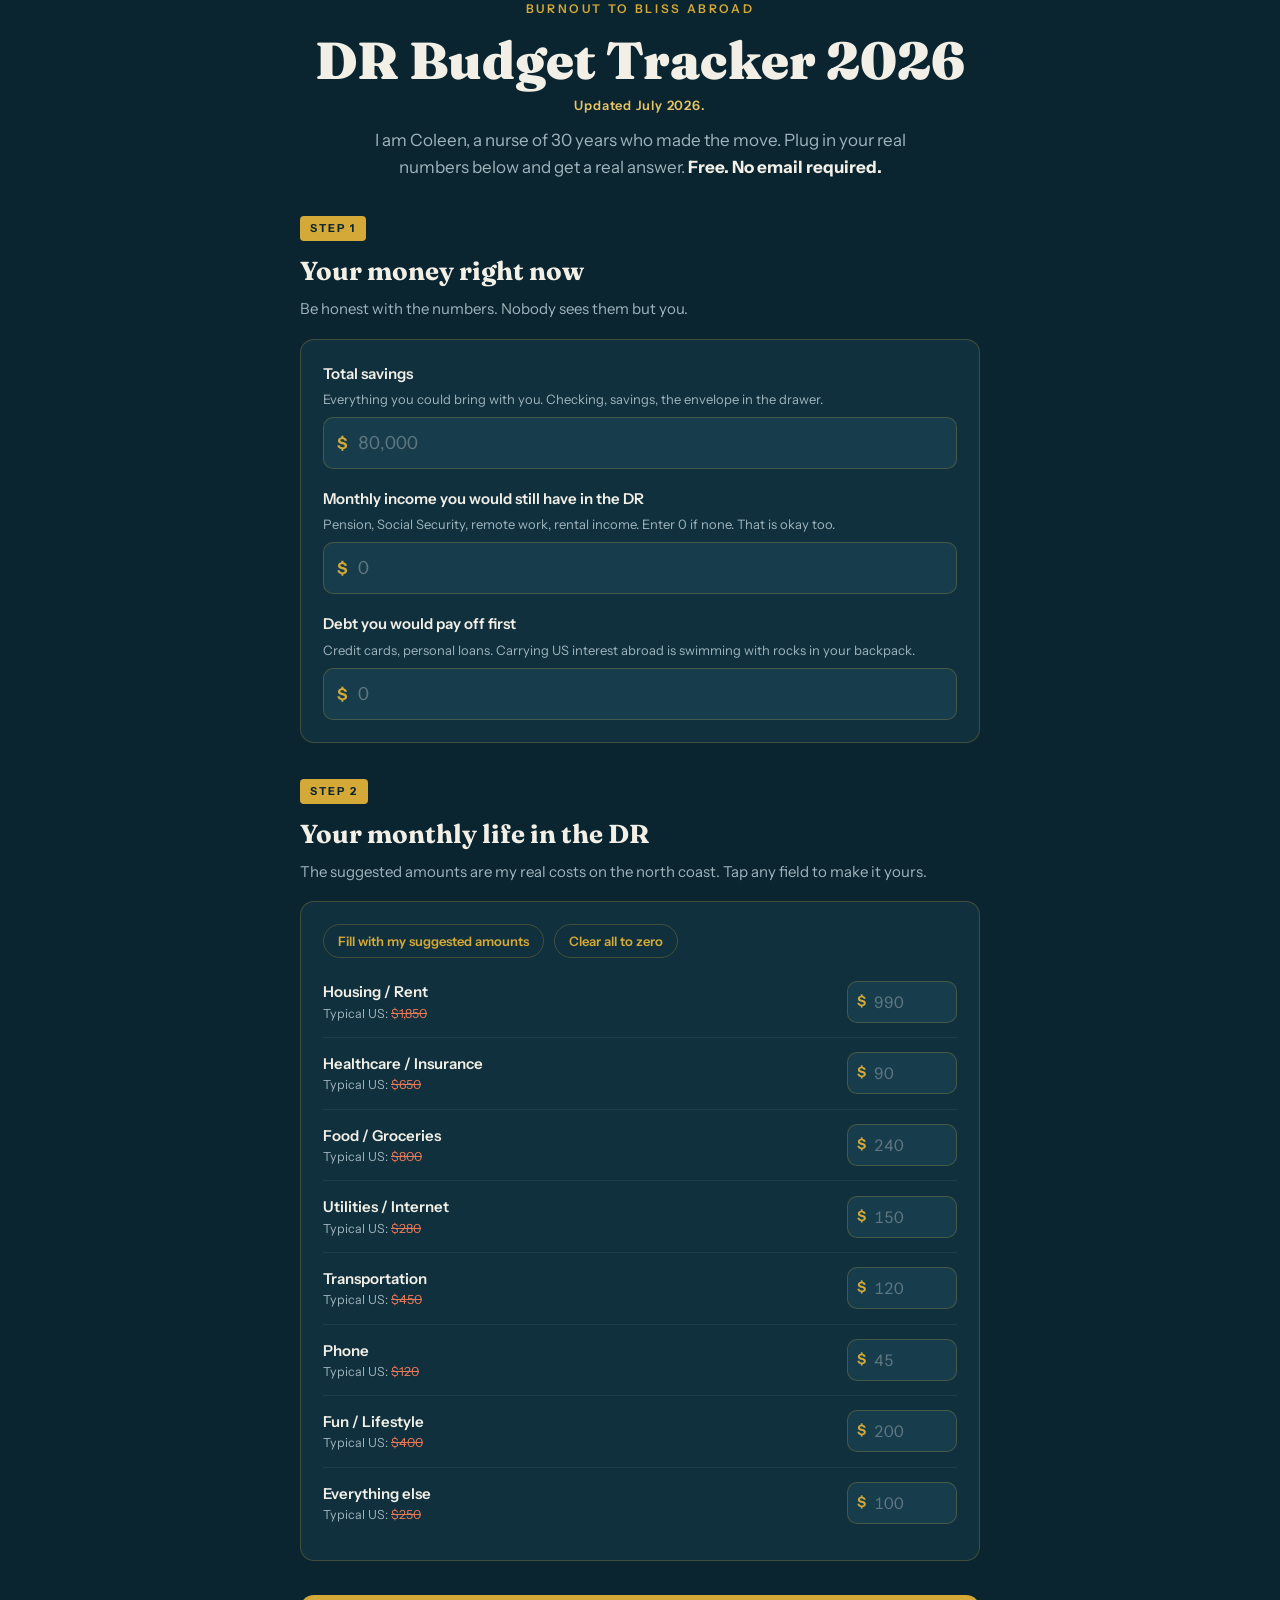
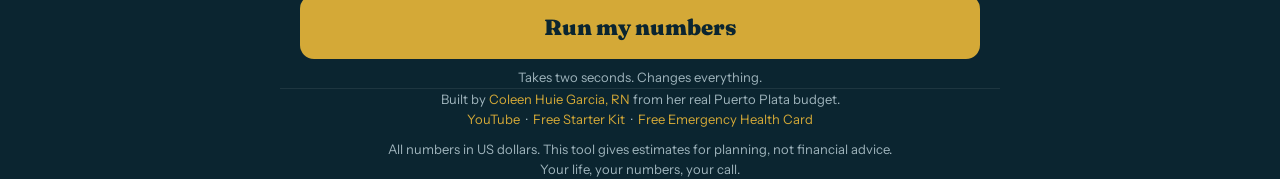
==== commit 221f953c: "Replace tracker with the live Aug 10 deploy as the new base The earlier upgrade was built from an ou" ====
--- a/dr-budget-tracker/index.html
+++ b/dr-budget-tracker/index.html
@@ -3,695 +3,499 @@
 <head>
 <meta charset="UTF-8">
 <meta name="viewport" content="width=device-width, initial-scale=1.0">
-<title>DR Expat Budget Tracker | Burnout To Bliss Abroad</title>
-<meta name="description" content="Find out exactly what it costs to live in the Dominican Republic. Real numbers from a nurse who actually lives there. Plan your budget, check your visa income, and see how long your savings last.">
-<meta property="og:title" content="DR Expat Budget Tracker | Burnout To Bliss Abroad">
-<meta property="og:description" content="Find out what it ACTUALLY costs to live in the Dominican Republic. Real numbers, not Google guesses.">
-<meta property="og:type" content="website">
-<meta name="twitter:card" content="summary_large_image">
+<title>DR Expat Budget Tracker | Can You Afford to Live in the Dominican Republic?</title>
+<meta name="description" content="Plug in your real savings, income, and debt. See exactly how long you could live in the Dominican Republic. Built by a 30-year RN who made the move.">
 <link rel="preconnect" href="https://fonts.googleapis.com">
 <link rel="preconnect" href="https://fonts.gstatic.com" crossorigin>
-<link href="https://fonts.googleapis.com/css2?family=DM+Sans:wght@400;500;600;700&display=swap" rel="stylesheet">
+<link href="https://fonts.googleapis.com/css2?family=Fraunces:opsz,wght@9..144,500;9..144,700;9..144,900&family=Instrument+Sans:wght@400;500;600;700&display=swap" rel="stylesheet">
 <style>
 :root{
-  --ink:#0C1F2C;--deep:#163B4E;--sea:#1A6B5A;
-  --text:#E8E4DA;--muted:rgba(232,228,218,0.6);--faint:rgba(232,228,218,0.35);
-  --green:#5BAD6F;--blue:#4A90D9;--gold:#E8A94A;--red:#E8634A;
-  --line:rgba(232,228,218,0.08);--line-2:rgba(232,228,218,0.15);
-  --card:rgba(0,0,0,0.25);
+  --night:#0B2530;        /* deep caribbean night */
+  --night-2:#10303E;      /* raised card */
+  --night-3:#173D4D;      /* input wells */
+  --gold:#D4A937;         /* brand gold */
+  --gold-soft:#E7C566;
+  --seaglass:#6FC7B2;     /* good news */
+  --coral:#E8795A;        /* build-first */
+  --ink:#F2EFE6;          /* warm white text */
+  --ink-dim:#9FB4BC;      /* secondary text */
+  --line:rgba(212,169,55,.25);
+  --radius:14px;
 }
 *{margin:0;padding:0;box-sizing:border-box}
-html{-webkit-text-size-adjust:100%}
-body{min-height:100vh;background:linear-gradient(165deg,var(--ink) 0%,var(--deep) 40%,var(--sea) 100%);background-color:var(--ink);font-family:'DM Sans','Segoe UI',sans-serif;color:var(--text);line-height:1.4}
-input[type=number]{-moz-appearance:textfield}
+html{scroll-behavior:smooth}
+@media (prefers-reduced-motion: reduce){html{scroll-behavior:auto}*{transition:none!important;animation:none!important}}
+body{
+  font-family:'Instrument Sans',system-ui,sans-serif;
+  background:var(--night);
+  color:var(--ink);
+  line-height:1.55;
+  -webkit-font-smoothing:antialiased;
+}
+.wrap{max-width:720px;margin:0 auto;padding:0 20px}
+
+/* ---------- header ---------- */
+header{padding:34px 0 10px;text-align:center}
+.brand{
+  font-size:12px;letter-spacing:.22em;text-transform:uppercase;
+  color:var(--gold);font-weight:600;
+}
+h1{
+  font-family:'Fraunces',serif;font-weight:900;
+  font-size:clamp(34px,7vw,52px);line-height:1.05;
+  margin:14px 0 12px;
+}
+h1 em{font-style:italic;color:var(--gold-soft)}
+.updated{
+  font-size:13px;letter-spacing:.06em;color:var(--gold-soft);
+  font-weight:600;margin:-4px 0 12px;
+}
+.lede{color:var(--ink-dim);font-size:17px;max-width:52ch;margin:0 auto}
+.lede strong{color:var(--ink)}
+
+/* ---------- sections ---------- */
+section{margin:34px 0}
+.step-tag{
+  display:inline-block;font-size:11px;letter-spacing:.18em;text-transform:uppercase;
+  color:var(--night);background:var(--gold);font-weight:700;
+  padding:4px 10px;border-radius:4px;margin-bottom:10px;
+}
+h2{font-family:'Fraunces',serif;font-weight:700;font-size:26px;margin-bottom:6px}
+.hint{color:var(--ink-dim);font-size:15px;margin-bottom:18px}
+
+.card{
+  background:var(--night-2);border:1px solid var(--line);
+  border-radius:var(--radius);padding:22px;
+}
+
+/* ---------- money inputs ---------- */
+.field{margin-bottom:18px}
+.field:last-child{margin-bottom:0}
+label{display:block;font-weight:600;font-size:15px;margin-bottom:4px}
+.sub{display:block;font-weight:400;color:var(--ink-dim);font-size:13px;margin-bottom:8px}
+.money{position:relative}
+.money span{
+  position:absolute;left:14px;top:50%;transform:translateY(-50%);
+  color:var(--gold);font-weight:700;
+}
+input[type=number]{
+  width:100%;padding:14px 14px 14px 34px;
+  background:var(--night-3);border:1px solid var(--line);border-radius:10px;
+  color:var(--ink);font-size:18px;font-weight:600;font-family:inherit;
+  font-variant-numeric:tabular-nums;
+}
+input[type=number]:focus, input[type=text]:focus, input[type=email]:focus{
+  outline:2px solid var(--gold);outline-offset:1px;border-color:var(--gold);
+}
+input::placeholder{color:#5E7680;font-weight:400}
+/* kill number spinners */
 input[type=number]::-webkit-outer-spin-button,input[type=number]::-webkit-inner-spin-button{-webkit-appearance:none;margin:0}
-button,input,select{font-family:inherit}
-button:focus-visible,input:focus-visible,select:focus-visible,a:focus-visible{outline:2px solid var(--green);outline-offset:2px}
-select{-webkit-appearance:none;appearance:none;background-image:url("data:image/svg+xml,%3Csvg xmlns='http://www.w3.org/2000/svg' width='12' height='12' viewBox='0 0 12 12'%3E%3Cpath fill='%235BAD6F' d='M6 8L1 3h10z'/%3E%3C/svg%3E");background-repeat:no-repeat;background-position:right 10px center}
-select option{background:var(--deep)}
-
-.header{background:rgba(0,0,0,0.3);border-bottom:1px solid rgba(232,228,218,0.1);padding:24px 20px;text-align:center}
-.brand{font-size:11px;letter-spacing:4px;text-transform:uppercase;color:var(--green);margin-bottom:8px;font-weight:600}
-.header h1{font-size:clamp(22px,5vw,32px);font-weight:700;margin:0 0 6px;line-height:1.2}
-.header p{font-size:14px;color:var(--muted)}
-.main{max-width:680px;margin:0 auto;padding:20px 16px 40px}
-
-.section-title{font-size:12px;letter-spacing:2.5px;text-transform:uppercase;color:var(--green);font-weight:700;margin:28px 0 6px}
-.section-sub{font-size:13px;color:var(--muted);margin-bottom:14px;line-height:1.5}
-.card{background:var(--card);border-radius:12px;padding:14px;border:1px solid var(--line)}
-.lbl{font-size:10px;letter-spacing:2px;text-transform:uppercase;color:var(--green);display:block;margin-bottom:8px;font-weight:600}
-.sel{width:100%;background:rgba(232,228,218,0.08);border:1px solid var(--line-2);border-radius:8px;padding:10px 28px 10px 8px;color:var(--text);font-size:14px;cursor:pointer}
-.grid2{display:grid;grid-template-columns:1fr 1fr;gap:12px;margin-bottom:16px}
-.btns{display:flex;gap:10px;margin-bottom:16px;flex-wrap:wrap}
-.btn{flex:1;min-width:140px;border-radius:10px;padding:10px 16px;font-size:13px;font-weight:600;cursor:pointer;transition:opacity .2s}
-.btn:hover{opacity:.85}
-.btn-green{background:rgba(91,173,111,0.15);border:1px solid rgba(91,173,111,0.4);color:var(--green)}
-.btn-blue{background:rgba(74,144,217,0.15);border:1px solid rgba(74,144,217,0.4);color:var(--blue)}
-.btn-dim{background:rgba(232,228,218,0.05);border:1px solid rgba(232,228,218,0.1);color:var(--muted)}
-.btn-red{background:rgba(232,99,74,0.1);border:1px solid rgba(232,99,74,0.25);color:var(--red)}
-.note{font-size:11px;color:var(--faint);text-align:center;margin-bottom:16px}
-
-/* rate */
-.rate-box{background:rgba(0,0,0,0.3);border-radius:12px;padding:14px 16px;border:1px solid var(--line);margin-bottom:16px}
-.rate-inner{display:flex;align-items:center;justify-content:space-between;flex-wrap:wrap;gap:10px}
-.rate-lbl{font-size:10px;letter-spacing:2px;text-transform:uppercase;color:var(--gold);display:block;margin-bottom:6px;font-weight:600}
-.rate-input{width:120px;background:rgba(232,228,218,0.08);border:1px solid rgba(232,168,74,0.3);border-radius:8px;padding:8px 10px 8px 40px;color:var(--text);font-size:16px;font-weight:600;outline:none}
-.rate-help{font-size:11px;color:var(--faint);line-height:1.5;max-width:260px}
-.rate-status{color:var(--green);font-weight:600}
-.chip{background:rgba(232,228,218,0.08);border:1px solid var(--line-2);border-radius:6px;padding:6px 10px;color:var(--muted);font-size:10px;cursor:pointer;font-weight:600}
-
-/* categories */
-.cat{background:rgba(0,0,0,0.2);border-radius:12px;border:1px solid rgba(232,228,218,0.06);overflow:hidden;margin-bottom:8px}
-.cat-head{padding:14px 16px}
-.cat-row{display:flex;align-items:center;justify-content:space-between;margin-bottom:8px;gap:8px}
-.cat-icon{font-size:18px;width:28px;text-align:center;opacity:.7}
-.cat-label{font-size:14px;font-weight:600}
-.cat-new{font-size:9px;letter-spacing:1px;color:var(--gold);border:1px solid rgba(232,168,74,0.4);border-radius:4px;padding:1px 5px;margin-left:6px;vertical-align:middle}
-.cat-actions{display:flex;gap:6px;align-items:center;flex-shrink:0}
-.btn-link{background:none;border:none;font-size:10px;cursor:pointer;padding:2px 4px;font-weight:600;letter-spacing:1px}
-.btn-link-blue{color:rgba(74,144,217,0.8)}
-.btn-link-dim{color:rgba(232,228,218,0.45)}
-.cat-inputs{display:flex;align-items:center;gap:8px}
-.input-group{flex:1}
-.input-lbl{font-size:9px;letter-spacing:1.5px;color:var(--green);display:block;margin-bottom:4px;font-weight:600}
-.input-row{display:flex;align-items:center;gap:4px}
-.step-btn{background:rgba(91,173,111,0.15);border:1px solid rgba(91,173,111,0.3);border-radius:8px;width:36px;height:36px;color:var(--green);font-size:20px;font-weight:700;cursor:pointer;display:flex;align-items:center;justify-content:center;flex-shrink:0;line-height:1}
-.step-btn:hover{background:rgba(91,173,111,0.25)}
-.input-wrap{position:relative;flex:1}
-.input-sym{position:absolute;left:10px;top:50%;transform:translateY(-50%);font-size:14px;font-weight:600;pointer-events:none;color:var(--faint)}
-.num-input{width:100%;border-radius:8px;padding:8px 10px 8px 38px;color:var(--text);font-size:16px;font-weight:600;outline:none;background:rgba(232,228,218,0.06);border:1px solid rgba(232,228,218,0.1)}
-.num-input.filled{background:rgba(91,173,111,0.1);border-color:rgba(91,173,111,0.3)}
-.num-input::placeholder{color:rgba(232,228,218,0.3)}
-.us-col{min-width:75px;text-align:right}
-.us-lbl{font-size:9px;letter-spacing:1.5px;color:var(--faint);display:block;margin-bottom:4px;font-weight:600}
-.us-val{font-size:15px;font-weight:600;color:rgba(232,228,218,0.4);text-decoration:line-through}
-.tip-box{background:rgba(91,173,111,0.08);padding:12px 16px;border-top:1px solid rgba(91,173,111,0.15);font-size:13px;color:rgba(232,228,218,0.75);line-height:1.5}
-.tip-label{color:var(--green);font-weight:600}
-.tip-sug{color:rgba(232,228,218,0.45);font-size:11px}
-
-/* totals */
-.totals{background:rgba(0,0,0,0.35);border-radius:16px;padding:20px;border:1px solid rgba(232,228,218,0.1);margin-bottom:16px}
-.totals-row{display:flex;justify-content:space-between;align-items:baseline;gap:12px}
-.tot-lbl{font-size:10px;letter-spacing:2px;color:var(--green);margin-bottom:4px;font-weight:600}
-.tot-val{font-size:clamp(28px,7vw,36px);font-weight:700}
-.us-tot-lbl{font-size:10px;letter-spacing:2px;color:var(--faint);margin-bottom:4px;font-weight:600}
-.us-tot-val{font-size:20px;font-weight:600;color:var(--faint);text-decoration:line-through}
-.save-bar{background:rgba(91,173,111,0.12);border-radius:10px;padding:12px 14px;border:1px solid rgba(91,173,111,0.2);display:flex;justify-content:space-between;align-items:center;margin-top:12px}
-.save-lbl{font-size:11px;color:var(--green);font-weight:600;margin-bottom:2px}
-.save-val{font-size:22px;font-weight:700;color:var(--green)}
-.save-pct{background:rgba(91,173,111,0.2);border-radius:20px;padding:6px 14px;font-size:16px;font-weight:700;color:var(--green)}
-.annual{background:rgba(74,144,217,0.1);border-radius:12px;padding:16px;border:1px solid rgba(74,144,217,0.2);margin-bottom:16px;text-align:center}
-.annual-lbl{font-size:11px;letter-spacing:2px;color:var(--blue);margin-bottom:4px;font-weight:600}
-.annual-val{font-size:28px;font-weight:700;color:var(--blue)}
-.annual-sub{font-size:12px;color:var(--muted);margin-top:4px}
-
-/* breakdown bar */
-.mix{display:flex;height:10px;border-radius:6px;overflow:hidden;margin:14px 0 8px;background:rgba(232,228,218,0.08)}
-.mix span{display:block;height:100%}
-.mix-legend{display:flex;flex-wrap:wrap;gap:6px 12px;font-size:11px;color:var(--muted)}
-.mix-legend i{display:inline-block;width:8px;height:8px;border-radius:2px;margin-right:4px;vertical-align:middle}
-
-/* reality */
-.reality{background:rgba(0,0,0,0.3);border-radius:16px;padding:20px;margin-bottom:8px}
-.reality-lbl{font-size:10px;letter-spacing:2px;margin-bottom:10px;font-weight:600}
-.reality-level{font-size:22px;font-weight:700;margin-bottom:12px}
-.bar-bg{background:rgba(232,228,218,0.08);border-radius:6px;height:8px;margin-bottom:12px;overflow:hidden}
-.bar-fill{height:100%;border-radius:6px;transition:width .5s ease}
-.reality-msg{font-size:13px;line-height:1.6;color:rgba(232,228,218,0.75)}
-
-/* plan */
-.field{margin-bottom:12px}
-.field:last-child{margin-bottom:0}
-.plain-input{width:100%;border-radius:8px;padding:10px 12px 10px 38px;color:var(--text);font-size:16px;font-weight:600;outline:none;background:rgba(232,228,218,0.06);border:1px solid rgba(232,228,218,0.12)}
-.result{border-radius:12px;padding:14px 16px;margin-top:10px;border:1px solid}
-.result-title{font-size:15px;font-weight:700;margin-bottom:4px}
-.result-msg{font-size:13px;line-height:1.55;color:rgba(232,228,218,0.75)}
-.ok{background:rgba(91,173,111,0.1);border-color:rgba(91,173,111,0.3)}.ok .result-title{color:var(--green)}
-.warn{background:rgba(232,168,74,0.1);border-color:rgba(232,168,74,0.3)}.warn .result-title{color:var(--gold)}
-.bad{background:rgba(232,99,74,0.1);border-color:rgba(232,99,74,0.3)}.bad .result-title{color:var(--red)}
-.info{background:rgba(74,144,217,0.1);border-color:rgba(74,144,217,0.3)}.info .result-title{color:var(--blue)}
-.fine{font-size:11px;color:var(--faint);margin-top:8px;line-height:1.5}
-.range{width:100%;accent-color:var(--green);margin:6px 0 2px}
-.range-val{font-size:20px;font-weight:700;color:var(--green)}
-.seg{display:flex;gap:6px;flex-wrap:wrap}
-.seg button{flex:1;min-width:90px;padding:9px 10px;border-radius:8px;font-size:12px;font-weight:600;cursor:pointer;background:rgba(232,228,218,0.05);border:1px solid rgba(232,228,218,0.12);color:var(--muted)}
-.seg button[aria-pressed=true]{background:rgba(91,173,111,0.18);border-color:rgba(91,173,111,0.5);color:var(--green)}
-.big-line{display:flex;justify-content:space-between;align-items:baseline;padding:10px 0;border-top:1px solid var(--line);font-size:14px}
-.big-line:first-child{border-top:none}
-.big-line b{font-size:18px}
-
-/* email + cta */
-.capture{background:rgba(0,0,0,0.3);border-radius:16px;padding:20px;border:1px solid rgba(91,173,111,0.25);margin-top:24px}
-.capture h2{font-size:18px;font-weight:700;margin-bottom:6px}
-.capture p{font-size:13px;color:var(--muted);margin-bottom:14px;line-height:1.5}
-.capture-row{display:grid;grid-template-columns:1fr 1fr;gap:8px;margin-bottom:8px}
-.text-input{width:100%;background:rgba(255,255,255,0.07);border:1px solid rgba(232,228,218,0.18);border-radius:10px;padding:12px 14px;color:var(--text);font-size:15px;outline:none}
-.text-input::placeholder{color:rgba(232,228,218,0.3)}
-.submit{width:100%;background:var(--green);color:var(--ink);border:none;border-radius:10px;padding:14px;font-size:15px;font-weight:700;cursor:pointer}
-.submit:disabled{opacity:.5;cursor:not-allowed}
-.form-msg{font-size:12px;margin-top:8px;text-align:center;min-height:16px}
-.cta{background:linear-gradient(135deg,rgba(91,173,111,0.15) 0%,rgba(74,144,217,0.15) 100%);border-radius:16px;padding:24px 20px;text-align:center;border:1px solid rgba(91,173,111,0.25);margin-top:16px}
-.cta h2{font-size:18px;font-weight:700;margin-bottom:8px}
-.cta p{font-size:13px;color:rgba(232,228,218,0.7);margin-bottom:16px;line-height:1.5}
-.cta-btn{display:inline-block;background:var(--green);color:var(--ink);padding:14px 32px;border-radius:10px;font-size:15px;font-weight:700;text-decoration:none;letter-spacing:.5px}
-.cta-btn:hover{opacity:.9}
-.cta-alt{display:block;margin-top:12px;font-size:13px;color:var(--text);text-decoration:underline;text-underline-offset:3px}
-.footer{text-align:center;margin-top:24px;padding-top:16px;border-top:1px solid rgba(232,228,218,0.06);font-size:11px;color:rgba(232,228,218,0.35);line-height:1.6}
-.toast{position:fixed;left:50%;bottom:24px;transform:translateX(-50%) translateY(20px);background:var(--green);color:var(--ink);font-weight:700;font-size:13px;padding:10px 18px;border-radius:999px;opacity:0;pointer-events:none;transition:all .25s;z-index:50}
-.toast.show{opacity:1;transform:translateX(-50%) translateY(0)}
-.hidden{display:none!important}
-.print-only{display:none}
-
-@media (max-width:500px){
-  .grid2,.capture-row{grid-template-columns:1fr}
-  .cat-inputs{flex-wrap:wrap}
-  .us-col{min-width:0;width:100%;text-align:left;display:flex;gap:8px;align-items:baseline}
-  .us-lbl{margin:0}
-}
-
-/* Print / Save as PDF: clean white page */
-@media print{
-  body{background:#fff;color:#111}
-  .header,.rate-box,.btns,.note,.step-btn,.cat-actions,.capture,.cta,.actions,.seg,.range,.toast,.no-print{display:none!important}
-  .print-only{display:block}
-  .main{max-width:none;padding:0}
-  .card,.cat,.totals,.reality,.annual,.result,.save-bar{background:#fff!important;border:1px solid #ccc!important;color:#111;break-inside:avoid}
-  .num-input,.plain-input{background:#fff!important;border:none!important;color:#111;padding-left:30px}
-  .section-title,.lbl,.input-lbl,.tot-lbl,.save-lbl,.save-val,.annual-lbl,.annual-val,.result-title,.reality-lbl,.reality-level{color:#1A6B5A!important}
-  .reality-msg,.result-msg,.annual-sub,.section-sub,.fine,.us-val,.us-tot-val,.input-sym,.footer{color:#444!important}
-  .tip-box{display:none}
+input[type=number]{-moz-appearance:textfield;appearance:textfield}
+
+/* ---------- monthly cost rows ---------- */
+.row{
+  display:grid;grid-template-columns:1fr 110px;gap:12px;align-items:center;
+  padding:14px 0;border-bottom:1px solid rgba(255,255,255,.06);
+}
+.row:last-of-type{border-bottom:0}
+.row .name{font-weight:600;font-size:15px}
+.row .us{font-size:12.5px;color:var(--ink-dim)}
+.row .us s{color:var(--coral);text-decoration-color:var(--coral)}
+.row .money span{left:10px;font-size:14px}
+.row input{padding:10px 10px 10px 26px;font-size:16px}
+
+.toolbar{display:flex;gap:10px;flex-wrap:wrap;margin-bottom:8px}
+.chip{
+  border:1px solid var(--line);background:transparent;color:var(--gold);
+  font-family:inherit;font-weight:600;font-size:13px;
+  padding:8px 14px;border-radius:99px;cursor:pointer;
+}
+.chip:hover{background:rgba(212,169,55,.12)}
+.chip:focus-visible{outline:2px solid var(--gold);outline-offset:2px}
+
+/* ---------- big button ---------- */
+.go{
+  display:block;width:100%;margin:26px 0 8px;
+  background:var(--gold);color:var(--night);
+  font-family:'Fraunces',serif;font-weight:900;font-size:22px;
+  padding:18px;border:0;border-radius:var(--radius);cursor:pointer;
+  transition:transform .12s ease;
+}
+.go:hover{transform:translateY(-2px);background:var(--gold-soft)}
+.go:focus-visible{outline:3px solid var(--ink);outline-offset:2px}
+.fineprint{text-align:center;color:var(--ink-dim);font-size:13px}
+
+/* ---------- results: the chart ---------- */
+#results{display:none}
+.chart{
+  background:var(--night-2);border:1px solid var(--gold);
+  border-radius:var(--radius);overflow:hidden;
+}
+.chart-head{
+  background:var(--gold);color:var(--night);
+  padding:14px 22px;display:flex;justify-content:space-between;align-items:center;
+  font-weight:700;font-size:13px;letter-spacing:.14em;text-transform:uppercase;
+}
+.chart-body{padding:26px 22px}
+.vitals{display:grid;grid-template-columns:1fr 1fr;gap:14px;margin-bottom:24px}
+.vital{background:var(--night-3);border-radius:10px;padding:14px}
+.vital .v-label{font-size:11px;letter-spacing:.14em;text-transform:uppercase;color:var(--ink-dim)}
+.vital .v-num{font-size:24px;font-weight:700;font-variant-numeric:tabular-nums;margin-top:2px}
+.vital .v-num.save{color:var(--seaglass)}
+
+.runway-label{font-size:12px;letter-spacing:.18em;text-transform:uppercase;color:var(--ink-dim);text-align:center}
+.runway-num{
+  font-family:'Fraunces',serif;font-weight:900;text-align:center;
+  font-size:clamp(40px,9vw,64px);line-height:1.05;color:var(--gold-soft);
+  margin:6px 0 4px;
+}
+.runway-sub{text-align:center;color:var(--ink-dim);font-size:15px;margin-bottom:18px}
+.bar{height:14px;background:var(--night-3);border-radius:99px;overflow:hidden;margin-bottom:26px}
+.bar i{display:block;height:100%;width:0;background:linear-gradient(90deg,var(--gold),var(--seaglass));border-radius:99px;transition:width 1.1s ease}
+
+.plan{border-top:1px dashed var(--line);padding-top:20px}
+.plan h3{
+  font-family:'Fraunces',serif;font-size:22px;margin-bottom:4px;
+}
+.plan .assess{font-weight:700;font-size:14px;letter-spacing:.1em;text-transform:uppercase;margin-bottom:12px}
+.assess.go{color:var(--seaglass)}
+.assess.soon{color:var(--gold-soft)}
+.assess.build{color:var(--coral)}
+.plan ol{margin:0 0 18px 20px}
+.plan li{margin-bottom:10px;font-size:15.5px}
+.plan p{margin-bottom:14px;font-size:15.5px}
+
+.cta{
+  display:block;text-align:center;text-decoration:none;
+  background:var(--gold);color:var(--night);font-weight:700;font-size:17px;
+  padding:15px;border-radius:10px;margin-bottom:10px;
+}
+.cta:hover{background:var(--gold-soft)}
+.cta.ghost{background:transparent;border:1px solid var(--line);color:var(--gold)}
+.cta.ghost:hover{background:rgba(212,169,55,.1)}
+
+/* ---------- email box ---------- */
+.mailbox{margin-top:26px;background:var(--night-3);border-radius:10px;padding:20px}
+.mailbox h4{font-family:'Fraunces',serif;font-size:19px;margin-bottom:4px}
+.mailbox p{color:var(--ink-dim);font-size:14px;margin-bottom:14px}
+.mailbox input[type=text],.mailbox input[type=email]{
+  width:100%;padding:12px 14px;margin-bottom:10px;
+  background:var(--night-2);border:1px solid var(--line);border-radius:8px;
+  color:var(--ink);font-size:15px;font-family:inherit;
+}
+.mailbox button{
+  width:100%;background:var(--seaglass);color:var(--night);
+  border:0;border-radius:8px;padding:13px;font-family:inherit;
+  font-weight:700;font-size:15px;cursor:pointer;
+}
+.mailbox button:hover{filter:brightness(1.08)}
+.mail-done{display:none;color:var(--seaglass);font-weight:600;font-size:15px}
+
+/* ---------- footer ---------- */
+footer{
+  margin:50px 0 40px;padding-top:24px;border-top:1px solid rgba(255,255,255,.08);
+  text-align:center;color:var(--ink-dim);font-size:13px;
+}
+footer a{color:var(--gold);text-decoration:none}
+footer a:hover{text-decoration:underline}
+.disclaimer{max-width:56ch;margin:10px auto 0}
+
+@media (max-width:480px){
+  .vitals{grid-template-columns:1fr}
+  .row{grid-template-columns:1fr 96px}
 }
 </style>
-<!-- MailerLite Universal -->
-<script>(function(w,d,e,u,f,l,n){w[f]=w[f]||function(){(w[f].q=w[f].q||[]).push(arguments);},l=d.createElement(e),l.async=1,l.src=u,n=d.getElementsByTagName(e)[0],n.parentNode.insertBefore(l,n);})(window,document,'script','https://assets.mailerlite.com/js/universal.js','ml');ml('account','2173262');</script>
-<!-- End MailerLite Universal -->
 </head>
 <body>
 
-<!-- Hidden form so Netlify detects it at deploy time -->
-<form name="email-capture" data-netlify="true" hidden>
-  <input name="name" type="text">
-  <input name="email" type="email">
-  <input name="budget" type="text">
-</form>
-
-<div class="header">
-  <div class="brand">Burnout To Bliss Abroad</div>
-  <h1>DR Expat Budget Tracker</h1>
-  <p>Real numbers from someone who actually lives here. Not Google guesses.</p>
-</div>
-
-<div class="main" id="app">
-  <div class="print-only" style="margin-bottom:16px">
-    <h1 style="font-size:22px">My DR Budget Plan</h1>
-    <p id="printMeta" style="font-size:12px;color:#444"></p>
-  </div>
-
-  <!-- ── SETUP ───────────────────────────────────────────── -->
-  <div class="rate-box">
-    <div class="rate-inner">
-      <div style="flex:1;min-width:180px">
-        <label class="rate-lbl" for="rateInput">Exchange Rate (1 USD =)</label>
-        <div style="display:flex;align-items:center;gap:8px">
-          <div style="position:relative;width:120px"><span class="input-sym">RD$</span><input type="number" inputmode="decimal" step="0.1" class="rate-input" id="rateInput"></div>
-          <button class="chip hidden" id="rateReset" type="button">USE LIVE RATE</button>
-        </div>
+<header class="wrap">
+  <div class="brand">Burnout to Bliss Abroad</div>
+  <h1>DR Budget Tracker 2026</h1>
+  <p class="updated">Updated July 2026.</p>
+  <p class="lede">I am Coleen, a nurse of 30 years who made the move. Plug in your real numbers below and get a real answer. <strong>Free. No email required.</strong></p>
+</header>
+
+<main class="wrap">
+
+  <!-- STEP 1 -->
+  <section aria-labelledby="s1">
+    <span class="step-tag">Step 1</span>
+    <h2 id="s1">Your money right now</h2>
+    <p class="hint">Be honest with the numbers. Nobody sees them but you.</p>
+    <div class="card">
+      <div class="field">
+        <label for="savings">Total savings</label>
+        <span class="sub">Everything you could bring with you. Checking, savings, the envelope in the drawer.</span>
+        <div class="money"><span>$</span><input type="number" id="savings" inputmode="decimal" min="0" placeholder="80,000"></div>
       </div>
-      <div class="rate-help" id="rateHelp">Checking today's rate...</div>
-    </div>
-  </div>
-
-  <div class="grid2">
-    <div class="card"><label class="lbl" for="areaSel">Target Area</label><select class="sel" id="areaSel"></select></div>
-    <div class="card"><label class="lbl" for="hhSel">Household Size</label><select class="sel" id="hhSel"></select></div>
-  </div>
-
-  <div class="btns">
-    <button class="btn btn-green" id="curBtn" type="button"></button>
-    <button class="btn" id="compBtn" type="button"></button>
-  </div>
-
-  <!-- ── MONTHLY COSTS ───────────────────────────────────── -->
-  <div class="section-title">1. Your Monthly Costs</div>
-  <div class="btns" style="margin-bottom:8px">
-    <button class="btn btn-blue" id="fillAll" type="button">Fill With Suggested Amounts</button>
-    <button class="btn btn-red" id="clearAll" type="button">Clear All To Zero</button>
-  </div>
-  <div class="note">Grey numbers are my suggested estimate. Tap any field to enter your own amount.</div>
-  <div id="cats"></div>
-
-  <div class="totals">
-    <div class="totals-row">
-      <div><div class="tot-lbl" id="totLbl"></div><div class="tot-val" id="totVal"></div></div>
-      <div style="text-align:right" id="usTotWrap"><div class="us-tot-lbl" id="usTotLbl"></div><div class="us-tot-val" id="usTotVal"></div></div>
-    </div>
-    <div id="saveBar"></div>
-    <div id="mix"></div>
-  </div>
-  <div id="annual"></div>
-
-  <div class="reality" id="reality"></div>
-
-  <!-- ── MONEY PLAN ──────────────────────────────────────── -->
-  <div class="section-title">2. Can You Afford It?</div>
-  <p class="section-sub">Add your monthly income and your savings. I will tell you if the math works, how long your money lasts, and if you qualify for residency.</p>
-  <div class="card">
-    <div class="field">
-      <label class="lbl" for="incomeInp">Monthly income you will bring (USD)</label>
-      <div class="input-wrap"><span class="input-sym">$</span><input class="plain-input" id="incomeInp" type="number" inputmode="numeric" placeholder="Pension, Social Security, rental income, remote work"></div>
-    </div>
-    <div class="field">
-      <span class="lbl">Where does that income come from?</span>
-      <div class="seg" id="incomeType" role="group" aria-label="Income type">
-        <button type="button" data-v="pension">Pension / Social Security</button>
-        <button type="button" data-v="passive">Rental / Investments</button>
-        <button type="button" data-v="work">Job / Remote work</button>
+      <div class="field">
+        <label for="income">Monthly income you would still have in the DR</label>
+        <span class="sub">Pension, Social Security, remote work, rental income. Enter 0 if none. That is okay too.</span>
+        <div class="money"><span>$</span><input type="number" id="income" inputmode="decimal" min="0" placeholder="0"></div>
+      </div>
+      <div class="field">
+        <label for="debt">Debt you would pay off first</label>
+        <span class="sub">Credit cards, personal loans. Carrying US interest abroad is swimming with rocks in your backpack.</span>
+        <div class="money"><span>$</span><input type="number" id="debt" inputmode="decimal" min="0" placeholder="0"></div>
       </div>
     </div>
-    <div class="field">
-      <label class="lbl" for="savingsInp">Savings you can use (USD)</label>
-      <div class="input-wrap"><span class="input-sym">$</span><input class="plain-input" id="savingsInp" type="number" inputmode="numeric" placeholder="Cash you can live on, not retirement accounts"></div>
+  </section>
+
+  <!-- STEP 2 -->
+  <section aria-labelledby="s2">
+    <span class="step-tag">Step 2</span>
+    <h2 id="s2">Your monthly life in the DR</h2>
+    <p class="hint">The suggested amounts are my real costs on the north coast. Tap any field to make it yours.</p>
+    <div class="card">
+      <div class="toolbar">
+        <button type="button" class="chip" id="fillBtn">Fill with my suggested amounts</button>
+        <button type="button" class="chip" id="clearBtn">Clear all to zero</button>
+      </div>
+      <div id="rows"></div>
     </div>
-    <div class="field">
-      <label class="lbl" for="depInp">Dependents moving with you</label>
-      <div class="input-row" style="max-width:180px">
-        <button class="step-btn" type="button" data-dep="-1" aria-label="Fewer dependents">&minus;</button>
-        <div class="input-wrap"><input class="plain-input" id="depInp" type="number" inputmode="numeric" min="0" style="padding-left:12px;text-align:center"></div>
-        <button class="step-btn" type="button" data-dep="1" aria-label="More dependents">+</button>
+  </section>
+
+  <button class="go" id="runBtn" type="button">Run my numbers</button>
+  <p class="fineprint">Takes two seconds. Changes everything.</p>
+
+  <!-- RESULTS -->
+  <section id="results" aria-live="polite">
+    <div class="chart">
+      <div class="chart-head"><span>Patient: You</span><span>Chart: DR Reality Check</span></div>
+      <div class="chart-body">
+
+        <div class="vitals">
+          <div class="vital"><div class="v-label">DR monthly total</div><div class="v-num" id="drTotal">$0</div></div>
+          <div class="vital"><div class="v-label">Same life in the US</div><div class="v-num" id="usTotal">$0</div></div>
+          <div class="vital"><div class="v-label">You keep every month</div><div class="v-num save" id="monthlySave">$0</div></div>
+          <div class="vital"><div class="v-label">Savings after debt</div><div class="v-num" id="netSavings">$0</div></div>
+        </div>
+
+        <div class="runway-label">Your runway</div>
+        <div class="runway-num" id="runwayNum">0 months</div>
+        <div class="runway-sub" id="runwaySub">How long you could live in the DR starting today.</div>
+        <div class="bar" aria-hidden="true"><i id="barFill"></i></div>
+
+        <div class="plan">
+          <h3>Discharge Plan</h3>
+          <div class="assess" id="assessLine">Assessment</div>
+          <div id="planBody"></div>
+          <a class="cta" href="https://btb-starter-kit.netlify.app/" target="_blank" rel="noopener">Get the free DR Relocation Starter Kit</a>
+          <button class="cta ghost" id="shareBtn" type="button">Send this tool to a coworker who needs it</button>
+        </div>
+
+        <!-- email capture: optional, never blocks -->
+        <div class="mailbox">
+          <h4>Want a second opinion on your numbers?</h4>
+          <p>Drop your name and email. Your results ride along, and I will personally point you to your smartest next step. No spam. I am a nurse, not a used car lot.</p>
+          <form id="mailForm">
+            <input type="text" name="name" id="mName" placeholder="First name" autocomplete="given-name">
+            <input type="email" name="email" id="mEmail" placeholder="Email address" required autocomplete="email">
+            <button type="submit">Send my results to Coleen</button>
+          </form>
+          <p class="mail-done" id="mailDone">Got it. Your numbers are on my desk. Watch your inbox.</p>
+        </div>
+
       </div>
-      <div class="fine">Spouse and kids count. This changes the visa income you need.</div>
     </div>
-  </div>
-  <div id="planOut"></div>
-
-  <!-- ── GETTING THERE ───────────────────────────────────── -->
-  <div class="section-title">3. Getting There: One-Time Costs</div>
-  <p class="section-sub">Most people budget the monthly life and forget the move itself. These are the costs that hit before your first beach sunset.</p>
-  <div class="seg no-print" id="tripMode" role="group" aria-label="Trip type" style="margin-bottom:12px">
-    <button type="button" data-v="sabbatical">Sabbatical / Test Run</button>
-    <button type="button" data-v="move">Moving For Good</button>
-  </div>
-  <div id="oneTime"></div>
-  <div class="card" id="monthsCard" style="margin-top:8px">
-    <label class="lbl" for="monthsInp">How long is your stay?</label>
-    <div class="range-val" id="monthsVal"></div>
-    <input type="range" min="1" max="12" step="1" id="monthsInp" class="range">
-    <div class="fine">Not sure? I always say start with a 30 day test run before you sell anything.</div>
-  </div>
-  <div class="card" style="margin-top:8px" id="tripOut"></div>
-
-  <!-- ── ACTIONS ─────────────────────────────────────────── -->
-  <div class="btns actions" style="margin-top:20px">
-    <button class="btn btn-green" id="printBtn" type="button">Save As PDF</button>
-    <button class="btn btn-blue" id="shareBtn" type="button">Copy Link To My Budget</button>
-    <button class="btn btn-dim" id="resetBtn" type="button">Start Over</button>
-  </div>
-  <div class="note">Your numbers save on this device automatically. Close the page and come back anytime.</div>
-
-  <!-- ── EMAIL (after value, never a gate) ───────────────── -->
-  <div class="capture" id="capture">
-    <h2>Want this budget in your inbox?</h2>
-    <p>I will email you your numbers plus my free DR Relocation Starter Kit, so you have it when you start planning for real.</p>
-    <div class="capture-row">
-      <input class="text-input" id="capName" type="text" placeholder="First name" autocomplete="given-name" aria-label="First name">
-      <input class="text-input" id="capEmail" type="email" placeholder="you@email.com" autocomplete="email" aria-label="Email address">
+  </section>
+
+</main>
+
+<!-- static registration so Netlify keeps collecting into the existing email-capture form -->
+<form hidden method='post' name='email-capture'><input type='hidden' name='form-name' value='email-capture' />
+  <input type="text" name="name">
+  <input type="email" name="email">
+  <input type="text" name="results">
+</form>
+
+<footer class="wrap">
+  <p>Built by <a href="https://burnouttoblissdigital.com" target="_blank" rel="noopener">Coleen Huie Garcia, RN</a> from her real Puerto Plata budget.</p>
+  <p><a href="https://www.youtube.com/@BurnoutToBlissAbroad" target="_blank" rel="noopener">YouTube</a> &nbsp;·&nbsp; <a href="https://btb-starter-kit.netlify.app/" target="_blank" rel="noopener">Free Starter Kit</a> &nbsp;·&nbsp; <a href="https://burnouttoblissdigital.com/emergency-card" target="_blank" rel="noopener">Free Emergency Health Card</a></p>
+  <p class="disclaimer">All numbers in US dollars. This tool gives estimates for planning, not financial advice. Your life, your numbers, your call.</p>
+</footer>
+
+<script>
+// ---------- monthly cost categories: [name, DR suggested, US typical] ----------
+const CATS = [
+  ["Housing / Rent", 990, 1850],
+  ["Healthcare / Insurance", 90, 650],
+  ["Food / Groceries", 240, 800],
+  ["Utilities / Internet", 150, 280],
+  ["Transportation", 120, 450],
+  ["Phone", 45, 120],
+  ["Fun / Lifestyle", 200, 400],
+  ["Everything else", 100, 250]
+];
+
+const rowsEl = document.getElementById("rows");
+CATS.forEach((c, i) => {
+  const row = document.createElement("div");
+  row.className = "row";
+  row.innerHTML = `
+    <div>
+      <div class="name">${c[0]}</div>
+      <div class="us">Typical US: <s>$${c[2].toLocaleString()}</s></div>
     </div>
-    <button class="submit" id="capBtn" type="button">Send Me My Budget</button>
-    <div class="form-msg" id="capMsg"></div>
-  </div>
-
-  <div class="cta">
-    <h2>Ready to stop guessing?</h2>
-    <p>My free DR Relocation Starter Kit gives you the honest numbers, how residency really works, and what healthcare really looks like. From a nurse who lives it.</p>
-    <a href="https://btb-starter-kit.netlify.app/" target="_blank" rel="noopener" class="cta-btn">Get The Free Starter Kit</a>
-    <a href="https://calendly.com/jarlee123/30-minute-clarity-call" target="_blank" rel="noopener" class="cta-alt">Rather talk it through? Book a clarity call with me</a>
-  </div>
-
-  <div class="footer">Built by Coleen Huie Garcia, RN. 30 years of nursing. Now living the DR dream in Puerto Plata.<br>Estimates based on real experience. Your actual costs may vary. Visa info is general, not legal advice.</div>
-</div>
-
-<div class="toast" id="toast" role="status" aria-live="polite"></div>
-
-<script>
-// ── Data ─────────────────────────────────────────────────────────────────────
-const FALLBACK_RATE = 58.0, STEP_USD = 10, STEP_DRD = 500, STORE_KEY = 'btb-dr-budget-v2';
-const AREAS = {
-  santo_domingo: { label: 'Santo Domingo', mod: 1 },
-  santiago:      { label: 'Santiago', mod: 0.85 },
-  puerto_plata:  { label: 'Puerto Plata / North Coast', mod: 0.8 },
-  punta_cana:    { label: 'Punta Cana / East Coast', mod: 1.1 },
-  las_terrenas:  { label: 'Las Terrenas / Samaná', mod: 1.0 },
+    <div class="money"><span>$</span>
+      <input type="number" inputmode="decimal" min="0" class="cat" data-i="${i}" placeholder="${c[1]}" aria-label="${c[0]} monthly cost in the DR">
+    </div>`;
+  rowsEl.appendChild(row);
+});
+
+document.getElementById("fillBtn").onclick = () => {
+  document.querySelectorAll(".cat").forEach(inp => inp.value = CATS[+inp.dataset.i][1]);
 };
-const HH = {
-  single: { label: 'Single', mod: 1, deps: 0 },
-  couple: { label: 'Couple', mod: 1.5, deps: 1 },
-  family: { label: 'Family', mod: 2, deps: 3 },
+document.getElementById("clearBtn").onclick = () => {
+  document.querySelectorAll(".cat").forEach(inp => inp.value = 0);
 };
-// dr / us = monthly USD for a single person in Santo Domingo / a typical US city
-const CATS = [
-  { k: 'housing',        label: 'Housing / Rent',            icon: '⌂', dr: 650, us: 1850, tip: 'A nice 2-bedroom apartment in a safe neighborhood. Gated communities cost more. Never sign a lease you have not seen in person.' },
-  { k: 'utilities',      label: 'Electricity / Water / Gas', icon: '⚡', dr: 120, us: 250, isNew: true, tip: 'This is the one that surprises everyone. Air conditioning drives your light bill. Add drinking water jugs (botellones) and a gas tank for the stove. Ask if the place has an inverter for power cuts.' },
-  { k: 'internet',       label: 'Internet / Phone',          icon: '☎', dr: 45, us: 150, isNew: true, tip: 'Fiber internet is easy to get in most cities. A local Claro or Altice phone plan is cheap. Keep your US number on a low cost plan for bank codes.' },
-  { k: 'transport',      label: 'Transportation',            icon: '✈', dr: 150, us: 700, isNew: true, tip: 'Uber works in the big cities. Motoconchos and guaguas are dirt cheap. If you buy a car, expect higher prices than the US because of import taxes.' },
-  { k: 'healthcare',     label: 'Healthcare / Insurance',    icon: '+', dr: 120, us: 650, tip: 'Private insurance in DR is very affordable. Doctor visits can be $15 to $30 USD out of pocket. As a nurse, I trust the private clinics here.' },
-  { k: 'food',           label: 'Food / Groceries',          icon: '○', dr: 300, us: 800, tip: 'Shop at local colmados and markets for the best prices. Fresh fruit and produce are dirt cheap. Imported US brands cost more than back home.' },
-  { k: 'visa_legal',     label: 'Visa / Legal Fees',         icon: '☆', dr: 50, us: 0, tip: 'Residency renewals spread out monthly. Budget the first application in the one-time costs below.' },
-  { k: 'entertainment',  label: 'Entertainment / Dining Out', icon: '♫', dr: 200, us: 500, tip: 'A full dinner for two at a nice restaurant runs $25 to $40 USD. Local spots are even cheaper.' },
-  { k: 'household_help', label: 'Household Help',            icon: '★', dr: 150, us: 600, tip: 'Household help is common and affordable here. This covers cleaning 2 to 3 times per week. Pay fairly and on time, word travels fast.' },
-  { k: 'pets',           label: 'Pet Expenses',              icon: '❀', dr: 60, us: 150, tip: 'Vet visits are very affordable. Quality pet food is at most supermarkets.' },
-  { k: 'savings',        label: 'Savings / Emergency Fund',  icon: '■', dr: 200, us: 200, tip: 'Always keep 3 to 6 months of expenses saved. Keep it in dollars and only convert what you need each month.' },
-];
-const NO_SCALE = new Set(['visa_legal', 'savings', 'pets']);
-const MIX_COLORS = ['#5BAD6F','#E8A94A','#4A90D9','#C9A0DC','#E8634A','#7FD1C7','#B8B08D','#F2C1A0','#8FA8C9','#D98FA8','#9CC98F'];
-const ONE_TIME = [
-  { k: 'flights',  label: 'Flights and extra bags',            sug: () => 600 * hhPeople(), tip: 'Fly into the airport closest to where you will live. POP for Puerto Plata, STI for Santiago, SDQ for Santo Domingo, PUJ for Punta Cana.' },
-  { k: 'deposit',  label: 'Rent deposit and first month',     sug: () => monthlySug('housing') * (state.mode === 'move' ? 3 : 1), tip: 'Long term rentals usually want 2 months deposit plus the first month. Short term furnished rentals usually want the full stay up front.' },
-  { k: 'setup',    label: 'Setting up (furniture, inverter, phone)', sug: () => state.mode === 'move' ? 1500 : 150, tip: 'Furnished places save you a lot here. If you rent unfurnished, an inverter for power cuts is the first thing I would buy.' },
-  { k: 'residency',label: 'Residency process and lawyer',      sug: () => state.mode === 'move' ? 2000 : 0, onlyMove: true, tip: 'This is a rough number. Fees change, and every case is different. Always use a licensed Dominican lawyer. Never pay a "fixer" at the migration office.' },
-  { k: 'cushion',  label: 'Surprise cushion',                  sug: () => 500, tip: 'Something always comes up. A broken fridge, a doctor visit, a power bill twice what you expected. This is your peace of mind money.' },
-];
-const VISA = { pensionado: 1500, rentista: 2000, perDep: 250 };
-
-// ── State ────────────────────────────────────────────────────────────────────
-const defaults = () => ({ area: 'puerto_plata', hh: 'single', isUSD: true, rate: null, comp: true, values: {}, oneTime: {}, tipOpen: null,
-  income: '', incomeType: 'pension', savings: '', deps: 0, mode: 'sabbatical', months: 3 });
-let state = defaults();
-let liveRate = null;
-
-const load = () => {
-  try {
-    const fromHash = location.hash.startsWith('#b=') ? JSON.parse(decodeURIComponent(atob(location.hash.slice(3)))) : null;
-    const saved = fromHash || JSON.parse(localStorage.getItem(STORE_KEY) || 'null');
-    if (saved) state = { ...defaults(), ...saved, tipOpen: null };
-  } catch (e) { /* bad hash or blocked storage: start fresh */ }
-};
-const save = () => {
-  try { const { tipOpen, ...rest } = state; localStorage.setItem(STORE_KEY, JSON.stringify(rest)); } catch (e) {}
-};
-
-// ── Helpers ──────────────────────────────────────────────────────────────────
+
 const $ = id => document.getElementById(id);
-const rate = () => state.rate || liveRate || FALLBACK_RATE;
-const toDisp = u => state.isUSD ? Math.round(u) : Math.round(u * rate());
-const fromDisp = d => state.isUSD ? d : d / rate();
-const sym = () => state.isUSD ? '$' : 'RD$';
-const tag = () => state.isUSD ? 'USD' : 'DRD';
-const fmt = d => sym() + Math.round(d).toLocaleString();
-const fmtUSD = u => '$' + Math.round(u).toLocaleString();
-const money = u => fmt(toDisp(u));
-const hhPeople = () => ({ single: 1, couple: 2, family: 4 })[state.hh];
-const scale = (c, base) => NO_SCALE.has(c.k) ? base : base * HH[state.hh].mod;
-const monthlySug = k => { const c = CATS.find(x => x.k === k); return Math.round(scale(c, c.dr * AREAS[state.area].mod)); };
-const usAmt = c => Math.round(scale(c, c.us));
-const oneTimeVal = o => state.oneTime[o.k] ?? Math.round(o.sug());
-const totalDR = () => CATS.reduce((s, c) => s + (state.values[c.k] || 0), 0);
-const totalUS = () => CATS.reduce((s, c) => s + usAmt(c), 0);
-const num = v => { const n = parseFloat(v); return isNaN(n) ? 0 : n; };
-const esc = s => String(s).replace(/[&<>"']/g, ch => ({ '&': '&amp;', '<': '&lt;', '>': '&gt;', '"': '&quot;', "'": '&#39;' })[ch]);
-
-const toast = msg => { const t = $('toast'); t.textContent = msg; t.classList.add('show'); setTimeout(() => t.classList.remove('show'), 2200); };
-
-// ── Live exchange rate ───────────────────────────────────────────────────────
-const fetchRate = async () => {
-  try {
-    const r = await fetch('https://open.er-api.com/v6/latest/USD');
-    const j = await r.json();
-    if (j && j.rates && j.rates.DOP) liveRate = Math.round(j.rates.DOP * 100) / 100;
-  } catch (e) { /* offline or blocked: keep fallback */ }
-  renderRate(); renderCats(); update();
-};
-const renderRate = () => {
-  const inp = $('rateInput');
-  if (document.activeElement !== inp) inp.value = rate();
-  $('rateReset').classList.toggle('hidden', !state.rate);
-  $('rateHelp').innerHTML = state.rate
-    ? 'You set your own rate. Tap USE LIVE RATE to go back to today\'s rate.'
-    : liveRate
-      ? '<span class="rate-status">Live rate loaded today.</span> Banks and exchange houses give a little less. Type your own rate if you have it.'
-      : 'Could not load today\'s rate, so I used ' + FALLBACK_RATE + '. Check Google or your bank and type it in.';
-};
-
-// ── Render: setup ────────────────────────────────────────────────────────────
-const renderSetup = () => {
-  $('areaSel').innerHTML = Object.entries(AREAS).map(([k, a]) => `<option value="${k}"${k === state.area ? ' selected' : ''}>${a.label}</option>`).join('');
-  $('hhSel').innerHTML = Object.entries(HH).map(([k, h]) => `<option value="${k}"${k === state.hh ? ' selected' : ''}>${h.label}</option>`).join('');
-  $('curBtn').textContent = (state.isUSD ? 'Showing USD ($)' : 'Showing DR Pesos (RD$)') + '. Tap to switch';
-  $('compBtn').textContent = state.comp ? 'US Comparison: ON' : 'US Comparison: OFF';
-  $('compBtn').className = 'btn ' + (state.comp ? 'btn-blue' : 'btn-dim');
-  $('depInp').value = state.deps;
-  $('incomeInp').value = state.income;
-  $('savingsInp').value = state.savings;
-  $('monthsInp').value = state.months;
-  document.querySelectorAll('#incomeType button').forEach(b => b.setAttribute('aria-pressed', b.dataset.v === state.incomeType));
-  document.querySelectorAll('#tripMode button').forEach(b => b.setAttribute('aria-pressed', b.dataset.v === state.mode));
-};
-
-// ── Render: category rows (rebuilt only when area/household/currency change) ─
-const renderCats = () => {
-  const t = tag(), sy = sym();
-  $('cats').innerHTML = CATS.map((c, i) => {
-    const v = state.values[c.k] || 0, has = v > 0, open = state.tipOpen === c.k;
-    return `<div class="cat" data-k="${c.k}">
-      <div class="cat-head">
-        <div class="cat-row">
-          <div style="display:flex;align-items:center;gap:10px"><span class="cat-icon" aria-hidden="true">${c.icon}</span><span class="cat-label">${c.label}${c.isNew ? '<span class="cat-new">NEW</span>' : ''}</span></div>
-          <div class="cat-actions">
-            ${has ? '' : `<button class="btn-link btn-link-blue" data-act="sug" type="button">USE SUGGESTED</button>`}
-            <button class="btn-link btn-link-dim" data-act="tip" type="button" aria-expanded="${open}">${open ? 'CLOSE' : 'TIP'}</button>
-          </div>
-        </div>
-        <div class="cat-inputs">
-          <div class="input-group">
-            <label class="input-lbl" for="inp_${c.k}">DR MONTHLY (${t})</label>
-            <div class="input-row">
-              <button class="step-btn" data-act="dec" type="button" aria-label="Less">&minus;</button>
-              <div class="input-wrap"><span class="input-sym">${sy}</span><input type="number" inputmode="numeric" class="num-input${has ? ' filled' : ''}" id="inp_${c.k}" value="${has ? toDisp(v) : ''}" placeholder="${toDisp(monthlySug(c.k))}"></div>
-              <button class="step-btn" data-act="inc" type="button" aria-label="More">+</button>
-            </div>
-          </div>
-          ${state.comp ? `<div class="us-col"><span class="us-lbl">US (${t})</span><div class="us-val">${money(usAmt(c))}</div></div>` : ''}
-        </div>
-      </div>
-      ${open ? `<div class="tip-box"><span class="tip-label">Coleen's Tip: </span>${c.tip}<br><span class="tip-sug">Suggested amount: ${money(monthlySug(c.k))}/month</span></div>` : ''}
-    </div>`;
-  }).join('');
-};
-
-// ── Verdict: judged per person so a family is not called "luxury" by default ─
-const verdict = t => {
-  const p = t / HH[state.hh].mod;
-  if (t <= 0) return { level: 'Enter Your Budget', color: 'rgba(232,228,218,0.4)', bar: 0, msg: 'Start filling in your expected costs above. Use my suggested amounts or enter your own. Tap the + and - buttons to adjust quickly.' };
-  if (p < 1000) return { level: 'Tight Budget', color: '#E8634A', bar: 20, msg: 'This is lean. You will need to be very careful with spending. Best for short sabbaticals, or if your housing is already covered.' };
-  if (p < 1500) return { level: 'Doable', color: '#E8A94A', bar: 40, msg: 'You can make this work. You will cover your basics and live simply. Not a lot of extras, but enough to enjoy island life.' };
-  if (p < 2500) return { level: 'Comfortable', color: '#5BAD6F', bar: 70, msg: 'This is the sweet spot. You will live well, eat well, go out, and enjoy the DR without stressing about money. Most expats land right here.' };
-  return { level: 'Living In Luxury', color: '#4A90D9', bar: 100, msg: 'You are living like royalty in the DR. Beachfront options, top restaurants, household help, and plenty of cushion. The full island dream.' };
-};
-
-// ── Update: everything computed (no input rebuilds, so typing never jumps) ───
-const update = () => {
-  const t = tag(), tot = totalDR(), us = totalUS(), sav = us - tot, pct = us > 0 ? Math.round(sav / us * 100) : 0;
-
-  $('totLbl').textContent = `YOUR DR MONTHLY TOTAL (${t})`;
-  $('totVal').textContent = money(tot);
-  $('usTotWrap').classList.toggle('hidden', !state.comp);
-  $('usTotLbl').textContent = `US EQUIVALENT (${t})`;
-  $('usTotVal').textContent = money(us);
-  const showSave = state.comp && sav > 0 && tot > 0;
-  $('saveBar').innerHTML = showSave ? `<div class="save-bar"><div><div class="save-lbl">YOU SAVE EVERY MONTH</div><div class="save-val">${money(sav)}</div></div><div class="save-pct">${pct}% less</div></div>` : '';
-  $('annual').innerHTML = showSave ? `<div class="annual"><div class="annual-lbl">ANNUAL SAVINGS (${t})</div><div class="annual-val">${money(sav * 12)}</div><div class="annual-sub">That is ${money(sav * 12)} back in your pocket every single year.</div></div>` : '';
-
-  // Where the money goes
-  const parts = CATS.map((c, i) => ({ c, v: state.values[c.k] || 0, col: MIX_COLORS[i] })).filter(x => x.v > 0).sort((a, b) => b.v - a.v);
-  $('mix').innerHTML = tot > 0 ? `<div class="mix" aria-hidden="true">${parts.map(x => `<span style="width:${x.v / tot * 100}%;background:${x.col}"></span>`).join('')}</div>
-    <div class="mix-legend">${parts.slice(0, 5).map(x => `<span><i style="background:${x.col}"></i>${x.c.label.split(' /')[0]} ${Math.round(x.v / tot * 100)}%</span>`).join('')}</div>` : '';
-
-  const v = verdict(tot);
-  $('reality').style.border = `1px solid ${v.color}33`;
-  $('reality').innerHTML = `<div class="reality-lbl" style="color:${v.color}">REALITY CHECK</div><div class="reality-level" style="color:${v.color}">${v.level}</div><div class="bar-bg"><div class="bar-fill" style="background:${v.color};width:${v.bar}%"></div></div><p class="reality-msg">${v.msg}</p>`;
-
-  renderPlan(tot);
-  renderTrip(tot);
-  $('printMeta').textContent = `${AREAS[state.area].label} · ${HH[state.hh].label} · Rate RD$${rate()} per USD · ${new Date().toLocaleDateString()}`;
-  save();
-};
-
-// ── Money plan: surplus, runway, visa check ──────────────────────────────────
-const renderPlan = tot => {
-  const inc = num(state.income), savings = num(state.savings), out = [];
-  if (tot <= 0) { $('planOut').innerHTML = `<div class="result info"><div class="result-title">Fill in your monthly costs first</div><div class="result-msg">Once section 1 has numbers, this part does the math for you.</div></div>`; return; }
-
-  if (inc > 0) {
-    const gap = inc - tot;
-    out.push(gap >= 0
-      ? `<div class="result ok"><div class="result-title">You have ${money(gap)} left over every month</div><div class="result-msg">Your income covers your DR life with room to spare. That extra can go straight into savings or a trip home to see the grandkids.</div></div>`
-      : `<div class="result bad"><div class="result-title">You are ${money(-gap)} short every month</div><div class="result-msg">Your costs are higher than your income. That is fine for a sabbatical you pay for with savings. For a full move, trim the big categories or pick a cheaper area. Puerto Plata and Santiago cost less than Punta Cana.</div></div>`);
+const money = n => "$" + Math.round(n).toLocaleString();
+let lastSummary = "";
+
+document.getElementById("runBtn").onclick = () => {
+  const savings = +($("savings").value || 0);
+  const income  = +($("income").value || 0);
+  const debt    = +($("debt").value || 0);
+
+  let dr = 0, us = 0;
+  document.querySelectorAll(".cat").forEach(inp => {
+    const i = +inp.dataset.i;
+    const v = inp.value === "" ? 0 : +inp.value;
+    dr += v;
+    us += CATS[i][2];
+  });
+
+  if (dr <= 0) {
+    alert("Give me your monthly numbers first. Tap Fill with my suggested amounts if you want a head start.");
+    return;
   }
 
-  if (savings > 0) {
-    const burn = inc > 0 ? tot - inc : tot;
-    if (burn <= 0) out.push(`<div class="result ok"><div class="result-title">Your savings never get touched</div><div class="result-msg">Your income pays the bills, so your ${fmtUSD(savings)} stays your safety net. That is how I like it.</div></div>`);
-    else {
-      const m = Math.floor(savings / burn);
-      const cls = m >= 12 ? 'ok' : m >= 4 ? 'warn' : 'bad';
-      out.push(`<div class="result ${cls}"><div class="result-title">Your savings last about ${m} month${m === 1 ? '' : 's'}</div><div class="result-msg">${m >= 12 ? 'That is a strong cushion. You have time to settle in without panic.' : m >= 4 ? 'Enough for a real sabbatical. For a full move, I want you to have at least 6 months of breathing room.' : 'That is tight. Plan a shorter test run first, or keep a little income coming in.'}</div></div>`);
+  const net = savings - debt;
+  const burn = dr - income;           // what savings must cover monthly
+  const save = us - dr;
+
+  $("drTotal").textContent = money(dr);
+  $("usTotal").textContent = money(us);
+  $("monthlySave").textContent = money(Math.max(save, 0));
+  $("netSavings").textContent = money(net);
+
+  const assess = $("assessLine");
+  const plan = $("planBody");
+  const runwayNum = $("runwayNum");
+  const runwaySub = $("runwaySub");
+  const bar = $("barFill");
+  let months = 0, barPct = 0;
+
+  if (net <= 0) {
+    runwayNum.textContent = "Not yet";
+    runwaySub.textContent = "Right now your debt eats your savings. That is fixable.";
+    assess.textContent = "Assessment: Debt first";
+    assess.className = "assess build";
+    plan.innerHTML = `
+      <p>Your debt is bigger than your savings. Moving now would mean carrying US interest on a beach, and interest does not take vacations.</p>
+      <ol>
+        <li>Attack the debt before anything else. Every dollar of interest you kill buys back your future runway.</li>
+        <li>Keep dreaming with a date on it. Come back to this tool every 3 months and watch your runway appear.</li>
+        <li>Join my free community below. Planning with people beats panicking alone.</li>
+      </ol>`;
+    barPct = 4;
+  } else if (income >= dr) {
+    runwayNum.textContent = "Indefinite";
+    runwaySub.textContent = "Your monthly income covers your whole DR life. Your savings just sit there looking pretty.";
+    assess.textContent = "Assessment: Cleared to go";
+    assess.className = "assess go";
+    plan.innerHTML = `
+      <p>Read that again. Your income already pays for this life. The math stopped being the obstacle. The decision is the obstacle.</p>
+      <ol>
+        <li>Visit for one real week. Regular apartment, groceries, heat. Not a resort. You do not marry a country you never dated.</li>
+        <li>Set your date. A dream with a date is a plan.</li>
+        <li>Come plan the details with me below. Visas, housing, healthcare. I have walked every step.</li>
+      </ol>`;
+    barPct = 100;
+  } else {
+    months = net / burn;
+    const yrs = Math.floor(months / 12);
+    const mos = Math.floor(months % 12);
+    runwayNum.textContent = (yrs > 0 ? yrs + (yrs === 1 ? " year " : " years ") : "") + mos + (mos === 1 ? " month" : " months");
+    runwaySub.textContent = "That is how long you could live in the DR with zero income, after paying off your debt.";
+    barPct = Math.min(100, (months / 36) * 100);
+
+    if (months >= 24) {
+      assess.textContent = "Assessment: Cleared to go";
+      assess.className = "assess go";
+      plan.innerHTML = `
+        <p>You have been telling yourself you cannot afford to stop. The math says you have been able to for a while. Nobody ever showed you the number.</p>
+        <ol>
+          <li>Pay off the debt first. Clean exit, no backpack full of rocks.</li>
+          <li>Visit for one real week in a regular apartment before you commit to anything.</li>
+          <li>Pick your date and work backward. You do not need permission. You need a plan.</li>
+        </ol>`;
+    } else if (months >= 12) {
+      assess.textContent = "Assessment: Go in 6 to 12 months";
+      assess.className = "assess soon";
+      plan.innerHTML = `
+        <p>You are close. Not "someday" close. Bridge-plan close. A little more runway turns a risky jump into a soft landing.</p>
+        <ol>
+          <li>Clear the debt and bank hard for 6 to 12 more months. Every brutal shift now has an expiration date.</li>
+          <li>Add one small income stream you could keep from the DR. Even $500 a month stretches your runway for years.</li>
+          <li>Scout trip within 6 months. Real apartment, real groceries, real answer.</li>
+        </ol>`;
+    } else {
+      assess.textContent = "Assessment: Build first";
+      assess.className = "assess build";
+      plan.innerHTML = `
+        <p>Under a year of runway means moving now would trade one kind of stress for another. We do not do that here. We build.</p>
+        <ol>
+          <li>Set a 12 month building season. Debt down, savings up, and run these numbers again every quarter.</li>
+          <li>Start a portable income skill now, before you need it. Remote work you can do from anywhere changes this entire chart.</li>
+          <li>Stay close. My free community below is full of people building their exit exactly like you.</li>
+        </ol>`;
     }
   }
 
-  if (inc > 0) {
-    const d = Math.max(0, Math.round(num(state.deps)));
-    const pen = VISA.pensionado + d * VISA.perDep, ren = VISA.rentista + d * VISA.perDep;
-    let title, msg, cls;
-    if (state.incomeType === 'work') {
-      cls = 'warn'; title = 'Job income does not count for these visas';
-      msg = `The Pensionado and Rentista visas need pension or passive income. Paychecks and remote work salary do not qualify. Ask a DR lawyer about your other options.`;
-    } else if (state.incomeType === 'pension') {
-      cls = inc >= pen ? 'ok' : 'warn';
-      title = inc >= pen ? 'You meet the Pensionado income line' : `You need ${fmtUSD(pen - inc)} more per month for Pensionado`;
-      msg = `The Pensionado visa asks for ${fmtUSD(pen)} a month in pension income${d ? ` (${fmtUSD(VISA.pensionado)} plus ${fmtUSD(VISA.perDep)} for each of your ${d} dependent${d === 1 ? '' : 's'})` : ''}. Social Security counts.`;
-    } else {
-      cls = inc >= ren ? 'ok' : 'warn';
-      title = inc >= ren ? 'You meet the Rentista income line' : `You need ${fmtUSD(ren - inc)} more per month for Rentista`;
-      msg = `The Rentista visa asks for ${fmtUSD(ren)} a month in passive income, like rent or investments${d ? ` (${fmtUSD(VISA.rentista)} plus ${fmtUSD(VISA.perDep)} for each of your ${d} dependent${d === 1 ? '' : 's'})` : ''}.`;
-    }
-    out.push(`<div class="result ${cls}"><div class="result-title">Residency check: ${title}</div><div class="result-msg">${msg}</div><div class="fine">Amounts are the 2026 Law 171-07 thresholds. Rules and paperwork change, so confirm with a licensed Dominican lawyer before you apply.</div></div>`);
-  }
-
-  $('planOut').innerHTML = out.join('') || `<div class="result info"><div class="result-title">Add your income or savings above</div><div class="result-msg">Even a rough number helps. You can change it anytime.</div></div>`;
+  lastSummary = `Savings ${money(savings)}, Income/mo ${money(income)}, Debt ${money(debt)}, DR monthly ${money(dr)}, Runway: ${runwayNum.textContent}`;
+
+  const res = $("results");
+  res.style.display = "block";
+  res.scrollIntoView({behavior:"smooth", block:"start"});
+  requestAnimationFrame(() => { bar.style.width = barPct + "%"; });
 };
 
-// ── One-time costs + total trip budget ───────────────────────────────────────
-const renderOneTime = () => {
-  const sy = sym(), t = tag();
-  $('oneTime').innerHTML = ONE_TIME.filter(o => !(o.onlyMove && state.mode !== 'move')).map(o => {
-    const custom = state.oneTime[o.k] != null, open = state.tipOpen === 'ot_' + o.k;
-    return `<div class="cat" data-ot="${o.k}">
-      <div class="cat-head">
-        <div class="cat-row"><span class="cat-label">${o.label}</span>
-          <div class="cat-actions">${custom ? '<button class="btn-link btn-link-blue" data-act="otreset" type="button">USE SUGGESTED</button>' : ''}<button class="btn-link btn-link-dim" data-act="ottip" type="button" aria-expanded="${open}">${open ? 'CLOSE' : 'TIP'}</button></div>
-        </div>
-        <label class="input-lbl" for="ot_${o.k}">ONE TIME (${t})</label>
-        <div class="input-wrap"><span class="input-sym">${sy}</span><input type="number" inputmode="numeric" class="num-input filled" id="ot_${o.k}" value="${toDisp(oneTimeVal(o))}"></div>
-      </div>
-      ${open ? `<div class="tip-box"><span class="tip-label">Coleen's Tip: </span>${o.tip}</div>` : ''}
-    </div>`;
-  }).join('');
-  $('monthsCard').classList.toggle('hidden', state.mode === 'move');
-};
-
-const renderTrip = tot => {
-  const oneTot = ONE_TIME.filter(o => !(o.onlyMove && state.mode !== 'move')).reduce((s, o) => s + oneTimeVal(o), 0);
-  $('monthsVal').textContent = state.months + (state.months === 1 ? ' month' : ' months');
-  if (state.mode === 'sabbatical') {
-    const stay = tot * state.months, all = stay + oneTot;
-    $('tripOut').innerHTML = `
-      <div class="big-line"><span>Living costs for ${state.months} month${state.months === 1 ? '' : 's'}</span><b>${money(stay)}</b></div>
-      <div class="big-line"><span>One-time costs</span><b>${money(oneTot)}</b></div>
-      <div class="big-line" style="color:var(--green)"><span><strong>Your sabbatical budget</strong></span><b style="font-size:24px">${money(all)}</b></div>
-      ${num(state.savings) > 0 ? `<div class="fine">${num(state.savings) >= all ? 'Your savings cover this whole trip. Book the flight.' : `You are ${fmtUSD(all - num(state.savings))} short in savings. Try fewer months, or save for a little longer first.`}</div>` : ''}`;
+// ---------- optional email capture into existing Netlify form ----------
+document.getElementById("mailForm").addEventListener("submit", function(e){
+  e.preventDefault();
+  const data = new URLSearchParams();
+  data.append("form-name", "email-capture");
+  data.append("name", $("mName").value);
+  data.append("email", $("mEmail").value);
+  data.append("results", lastSummary || "Ran no numbers, just wants tips");
+  fetch("/", {method:"POST", headers:{"Content-Type":"application/x-www-form-urlencoded"}, body:data.toString()})
+    .then(() => {
+      this.style.display = "none";
+      $("mailDone").style.display = "block";
+    })
+    .catch(() => alert("That did not go through. Try once more, or find me at burnouttoblissdigital.com."));
+});
+
+// ---------- share ----------
+document.getElementById("shareBtn").onclick = async () => {
+  const shareData = {
+    title: "DR Expat Budget Tracker",
+    text: "See how long you could actually live in the Dominican Republic. Free tool by a 30-year RN who made the move.",
+    url: "https://dr-budget-tracker.netlify.app"
+  };
+  if (navigator.share) {
+    try { await navigator.share(shareData); } catch(e){}
   } else {
-    const six = tot * 6;
-    $('tripOut').innerHTML = `
-      <div class="big-line"><span>One-time move costs</span><b>${money(oneTot)}</b></div>
-      <div class="big-line"><span>6 month safety cushion</span><b>${money(six)}</b></div>
-      <div class="big-line" style="color:var(--green)"><span><strong>Cash to have before you move</strong></span><b style="font-size:24px">${money(oneTot + six)}</b></div>
-      <div class="fine">I tell everyone the same thing. Do not move without 6 months of living costs saved. It turns every surprise into a small problem instead of a crisis.</div>`;
+    await navigator.clipboard.writeText(shareData.url);
+    const b = document.getElementById("shareBtn");
+    const old = b.textContent;
+    b.textContent = "Link copied. Go save a coworker.";
+    setTimeout(() => b.textContent = old, 2500);
   }
 };
-
-// ── Events (delegated so re-renders never lose listeners) ────────────────────
-const rerender = () => { renderSetup(); renderCats(); renderOneTime(); update(); };
-
-$('areaSel').onchange = e => { state.area = e.target.value; renderCats(); renderOneTime(); update(); };
-$('hhSel').onchange = e => { state.hh = e.target.value; state.deps = HH[state.hh].deps; renderSetup(); renderCats(); renderOneTime(); update(); };
-$('curBtn').onclick = () => { state.isUSD = !state.isUSD; rerender(); };
-$('compBtn').onclick = () => { state.comp = !state.comp; renderSetup(); renderCats(); update(); };
-$('rateInput').onchange = e => { const n = num(e.target.value); state.rate = n > 0 ? n : null; renderRate(); renderCats(); renderOneTime(); update(); };
-$('rateReset').onclick = () => { state.rate = null; renderRate(); renderCats(); renderOneTime(); update(); };
-$('fillAll').onclick = () => { CATS.forEach(c => state.values[c.k] = monthlySug(c.k)); renderCats(); update(); };
-$('clearAll').onclick = () => { state.values = {}; renderCats(); update(); };
-
-$('cats').addEventListener('click', e => {
-  const btn = e.target.closest('button[data-act]'); if (!btn) return;
-  const k = btn.closest('.cat').dataset.k, act = btn.dataset.act;
-  if (act === 'tip') state.tipOpen = state.tipOpen === k ? null : k;
-  if (act === 'sug') state.values[k] = monthlySug(k);
-  if (act === 'inc' || act === 'dec') {
-    const step = state.isUSD ? STEP_USD : STEP_DRD, cur = toDisp(state.values[k] || 0);
-    state.values[k] = Math.max(0, Math.round(fromDisp(Math.max(0, cur + (act === 'inc' ? step : -step)))));
-  }
-  renderCats(); update();
-});
-$('cats').addEventListener('input', e => {
-  if (!e.target.matches('.num-input')) return;
-  const k = e.target.closest('.cat').dataset.k;
-  state.values[k] = Math.max(0, Math.round(fromDisp(num(e.target.value))));
-  e.target.classList.toggle('filled', state.values[k] > 0);
-  update();
-});
-$('cats').addEventListener('change', e => { if (e.target.matches('.num-input')) renderCats(); });
-
-$('oneTime').addEventListener('click', e => {
-  const btn = e.target.closest('button[data-act]'); if (!btn) return;
-  const k = btn.closest('.cat').dataset.ot;
-  if (btn.dataset.act === 'ottip') state.tipOpen = state.tipOpen === 'ot_' + k ? null : 'ot_' + k;
-  if (btn.dataset.act === 'otreset') delete state.oneTime[k];
-  renderOneTime(); update();
-});
-$('oneTime').addEventListener('input', e => {
-  const k = e.target.closest('.cat').dataset.ot;
-  state.oneTime[k] = Math.max(0, Math.round(fromDisp(num(e.target.value))));
-  update();
-});
-$('oneTime').addEventListener('change', () => renderOneTime());
-
-$('incomeInp').oninput = e => { state.income = e.target.value; update(); };
-$('savingsInp').oninput = e => { state.savings = e.target.value; update(); };
-$('depInp').oninput = e => { state.deps = Math.max(0, Math.round(num(e.target.value))); update(); };
-document.querySelectorAll('[data-dep]').forEach(b => b.onclick = () => { state.deps = Math.max(0, state.deps + Number(b.dataset.dep)); $('depInp').value = state.deps; update(); });
-$('incomeType').onclick = e => { const b = e.target.closest('button'); if (!b) return; state.incomeType = b.dataset.v; renderSetup(); update(); };
-$('tripMode').onclick = e => { const b = e.target.closest('button'); if (!b) return; state.mode = b.dataset.v; renderSetup(); renderOneTime(); update(); };
-$('monthsInp').oninput = e => { state.months = Number(e.target.value); update(); };
-
-$('printBtn').onclick = () => window.print();
-$('shareBtn').onclick = async () => {
-  const { tipOpen, ...rest } = state;
-  const url = location.href.split('#')[0] + '#b=' + btoa(encodeURIComponent(JSON.stringify(rest)));
-  try { await navigator.clipboard.writeText(url); toast('Link copied. Send it to your spouse or bestie.'); }
-  catch (e) { prompt('Copy this link:', url); }
-};
-$('resetBtn').onclick = () => {
-  if (!confirm('Clear all your numbers and start over?')) return;
-  state = defaults();
-  try { localStorage.removeItem(STORE_KEY); } catch (e) {}
-  history.replaceState(null, '', location.pathname);
-  rerender(); renderRate();
-};
-
-// ── Email capture: optional, after the value ─────────────────────────────────
-$('capBtn').onclick = async () => {
-  const name = $('capName').value.trim(), email = $('capEmail').value.trim(), msg = $('capMsg'), btn = $('capBtn');
-  msg.style.color = 'var(--red)'; msg.textContent = '';
-  if (!/^[^\s@]+@[^\s@]+\.[^\s@]+$/.test(email)) { msg.textContent = 'Please enter a valid email address.'; return; }
-  btn.disabled = true; btn.textContent = 'Sending...';
-  const summary = `${AREAS[state.area].label}, ${HH[state.hh].label}, ${fmtUSD(totalDR())}/month`;
-  try {
-    await fetch('/', { method: 'POST', headers: { 'Content-Type': 'application/x-www-form-urlencoded' },
-      body: new URLSearchParams({ 'form-name': 'email-capture', name, email, budget: summary }).toString() });
-  } catch (e) { /* Netlify form is the backup record; keep going */ }
-  // MailerLite Budget Tracker form: adds to the group and starts the welcome sequence
-  try {
-    const px = new Image();
-    px.src = 'https://assets.mailerlite.com/jsonp/2173262/forms/183836887176184985/subscribe?' +
-      new URLSearchParams({ 'fields[email]': email, 'fields[name]': name, 'ml-submit': '1', 'anticsrf': 'true' }).toString();
-  } catch (e) {}
-  $('capture').innerHTML = `<h2 style="color:var(--green)">You're in${name ? ', ' + esc(name) : ''}!</h2><p style="margin:0">Check your inbox. Your Starter Kit is on its way. Your budget is saved on this device too, so you can keep tweaking.</p>`;
-};
-
-// ── Start ────────────────────────────────────────────────────────────────────
-load();
-rerender();
-renderRate();
-fetchRate();
 </script>
 </body>
 </html>
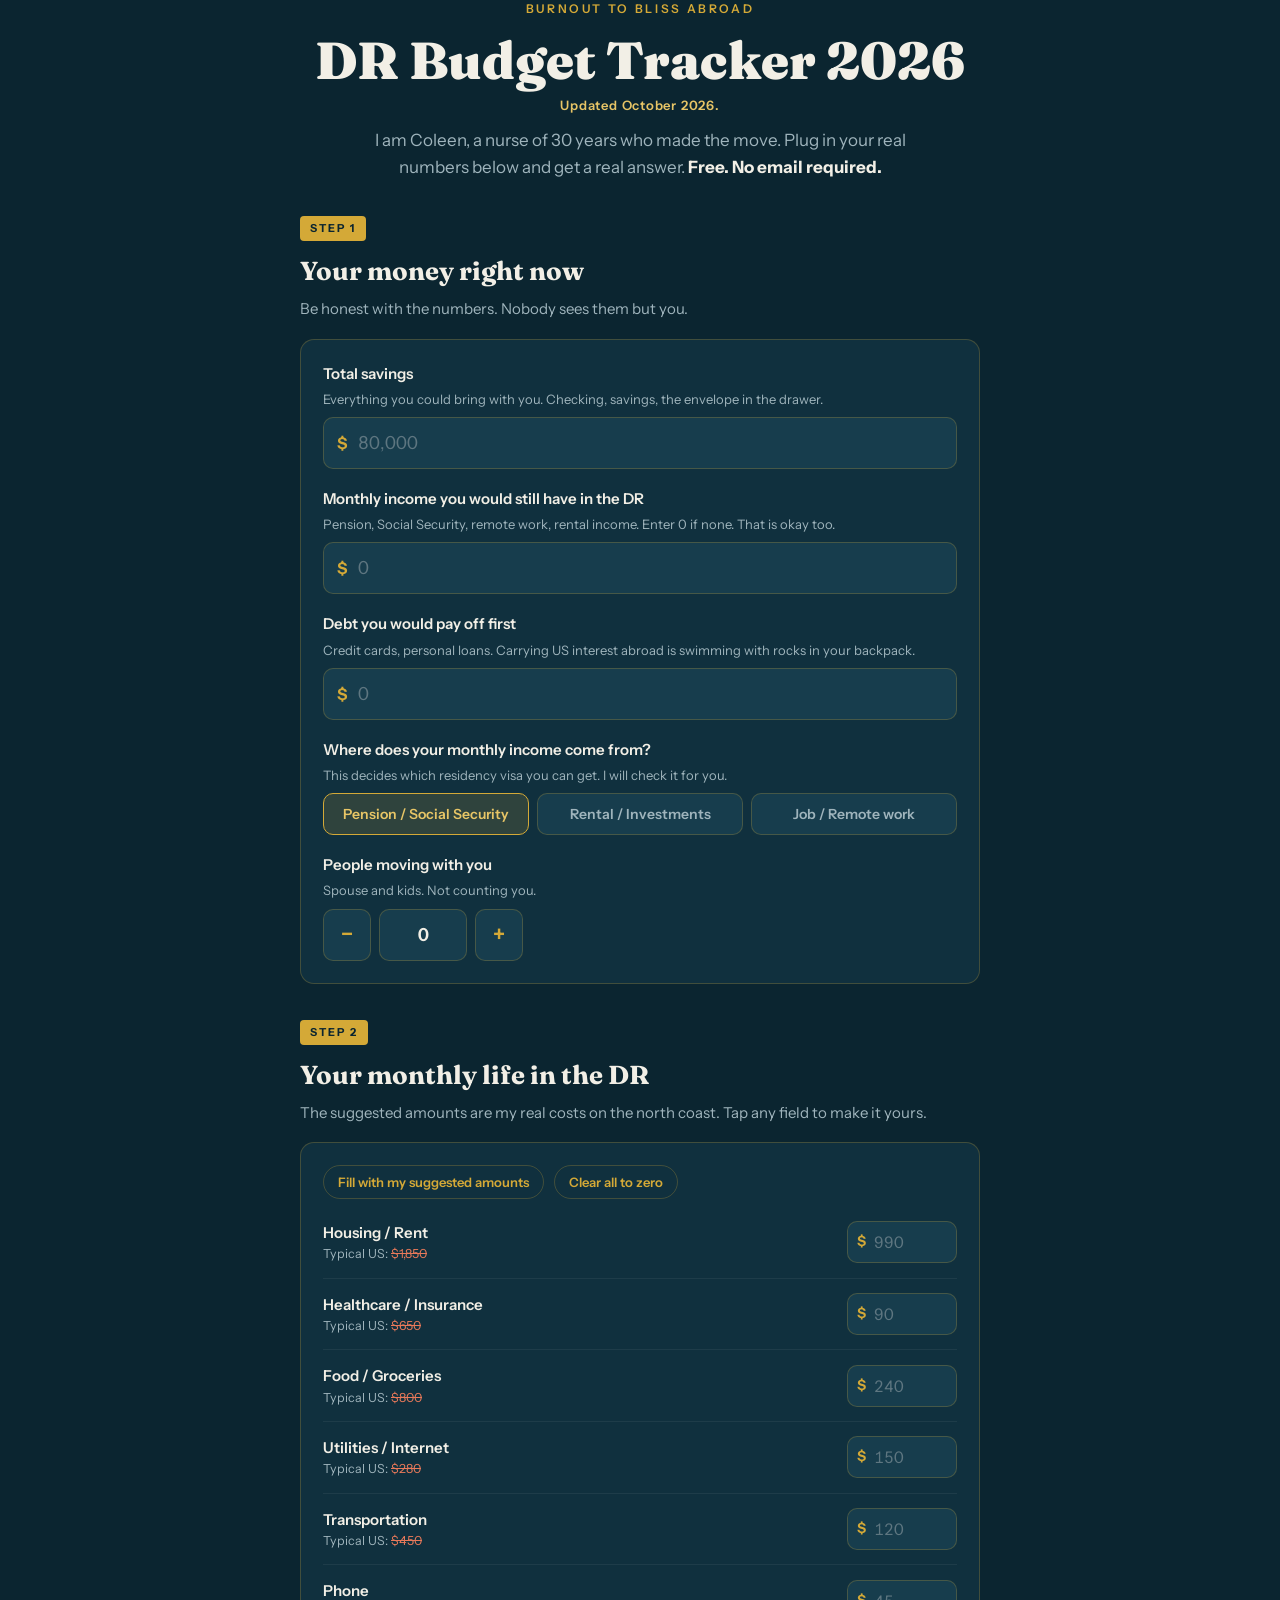
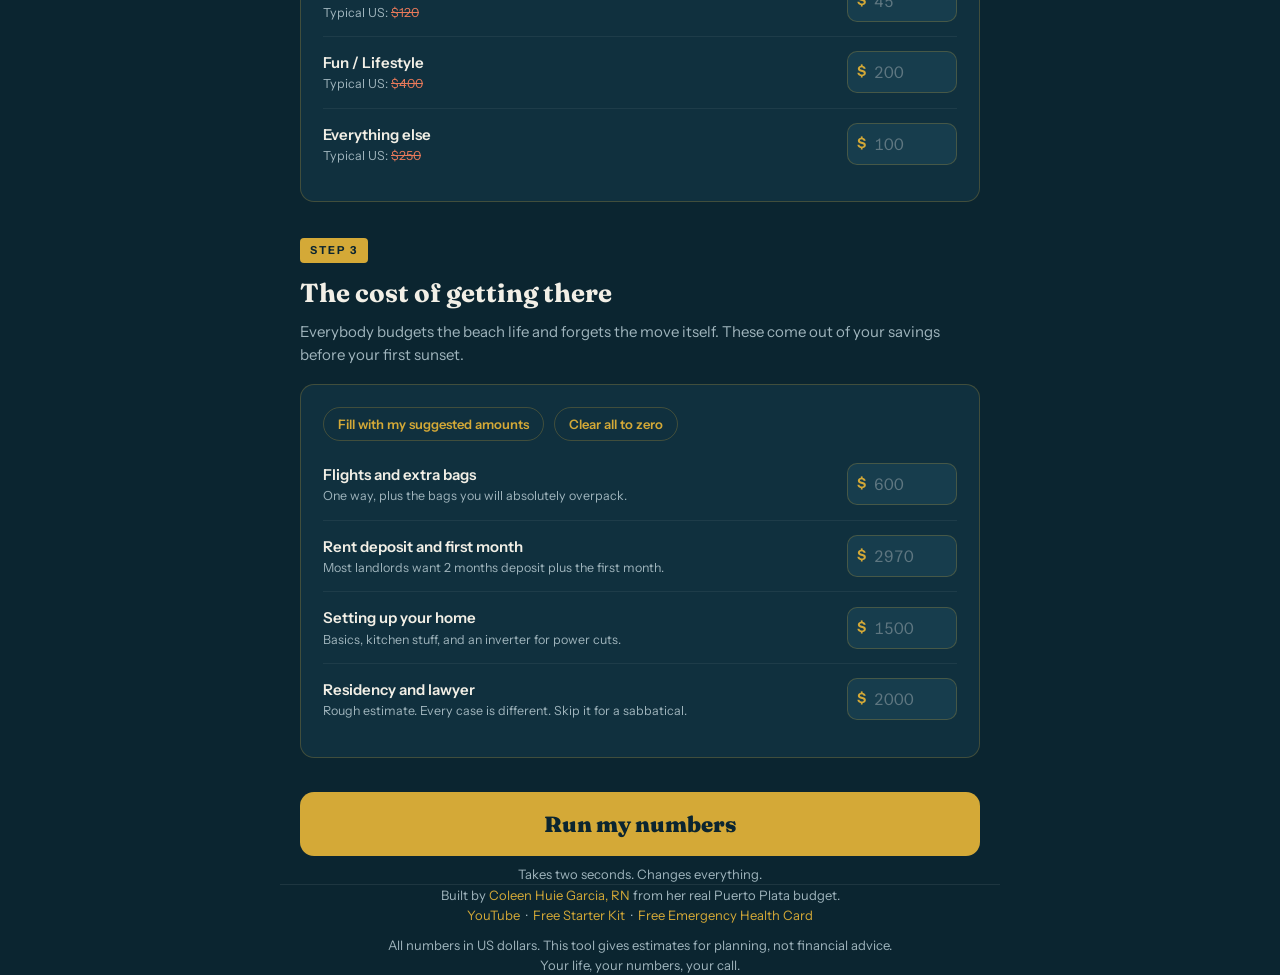
==== commit 34cfa3a2: "Upgrade live DR Budget Tracker Builds on the live Aug 10 version and keeps its design and copy. Adds" ====
--- a/dr-budget-tracker/index.html
+++ b/dr-budget-tracker/index.html
@@ -200,10 +200,51 @@
 footer a:hover{text-decoration:underline}
 .disclaimer{max-width:56ch;margin:10px auto 0}
 
+/* ---------- income type + dependents ---------- */
+.seg{display:flex;gap:8px;flex-wrap:wrap}
+.seg button{
+  flex:1;min-width:120px;border:1px solid var(--line);background:var(--night-3);color:var(--ink-dim);
+  font-family:inherit;font-weight:600;font-size:14px;padding:11px 10px;border-radius:10px;cursor:pointer;
+}
+.seg button[aria-pressed=true]{background:rgba(212,169,55,.16);border-color:var(--gold);color:var(--gold-soft)}
+.seg button:focus-visible{outline:2px solid var(--gold);outline-offset:2px}
+.stepper{display:flex;gap:8px;max-width:200px}
+.stepper button{
+  width:48px;flex-shrink:0;border:1px solid var(--line);background:var(--night-3);color:var(--gold);
+  font-size:22px;font-weight:700;border-radius:10px;cursor:pointer;font-family:inherit;
+}
+.stepper input{padding-left:14px;text-align:center}
+.row .what{font-size:12.5px;color:var(--ink-dim)}
+.peso{font-size:12px;color:var(--ink-dim);margin-top:2px}
+
+/* ---------- lab result: residency ---------- */
+.lab{border:1px solid var(--line);border-radius:10px;padding:16px;margin:4px 0 20px;background:var(--night-3)}
+.lab .lab-tag{font-size:11px;letter-spacing:.16em;text-transform:uppercase;color:var(--ink-dim);font-weight:700}
+.lab .lab-title{font-weight:700;font-size:17px;margin:4px 0 6px}
+.lab .lab-title.pass{color:var(--seaglass)}
+.lab .lab-title.flag{color:var(--gold-soft)}
+.lab .lab-title.no{color:var(--coral)}
+.lab p{font-size:14.5px;margin-bottom:8px;color:var(--ink)}
+.lab .lab-fine{font-size:12.5px;color:var(--ink-dim);margin:0}
+
+.tools{display:flex;gap:10px;flex-wrap:wrap;justify-content:center;margin-top:16px}
+
 @media (max-width:480px){
   .vitals{grid-template-columns:1fr}
   .row{grid-template-columns:1fr 96px}
 }
+
+/* ---------- print my chart ---------- */
+@media print{
+  body{background:#fff;color:#111}
+  header .lede,section[aria-labelledby],.go,.fineprint,.mailbox,.cta,.tools,footer p:not(.disclaimer){display:none!important}
+  #results{display:block!important}
+  .chart,.vital,.lab{background:#fff!important;border:1px solid #999!important}
+  .chart-head{background:#eee!important;color:#111!important}
+  .vital .v-label,.runway-sub,.peso,.lab .lab-fine,.lab .lab-tag{color:#444!important}
+  .runway-num,.vital .v-num,.plan h3,.plan li,.plan p,.lab p{color:#111!important}
+  .bar{border:1px solid #999}
+}
 </style>
 </head>
 <body>
@@ -211,7 +252,7 @@
 <header class="wrap">
   <div class="brand">Burnout to Bliss Abroad</div>
   <h1>DR Budget Tracker 2026</h1>
-  <p class="updated">Updated July 2026.</p>
+  <p class="updated">Updated October 2026.</p>
   <p class="lede">I am Coleen, a nurse of 30 years who made the move. Plug in your real numbers below and get a real answer. <strong>Free. No email required.</strong></p>
 </header>
 
@@ -238,6 +279,24 @@
         <span class="sub">Credit cards, personal loans. Carrying US interest abroad is swimming with rocks in your backpack.</span>
         <div class="money"><span>$</span><input type="number" id="debt" inputmode="decimal" min="0" placeholder="0"></div>
       </div>
+      <div class="field">
+        <label id="srcLbl">Where does your monthly income come from?</label>
+        <span class="sub">This decides which residency visa you can get. I will check it for you.</span>
+        <div class="seg" id="incomeType" role="group" aria-labelledby="srcLbl">
+          <button type="button" data-v="pension" aria-pressed="true">Pension / Social Security</button>
+          <button type="button" data-v="passive" aria-pressed="false">Rental / Investments</button>
+          <button type="button" data-v="work" aria-pressed="false">Job / Remote work</button>
+        </div>
+      </div>
+      <div class="field">
+        <label for="deps">People moving with you</label>
+        <span class="sub">Spouse and kids. Not counting you.</span>
+        <div class="stepper">
+          <button type="button" data-dep="-1" aria-label="One fewer person">&minus;</button>
+          <input type="number" id="deps" inputmode="numeric" min="0" value="0">
+          <button type="button" data-dep="1" aria-label="One more person">+</button>
+        </div>
+      </div>
     </div>
   </section>
 
@@ -255,6 +314,20 @@
     </div>
   </section>
 
+  <!-- STEP 3 -->
+  <section aria-labelledby="s3">
+    <span class="step-tag">Step 3</span>
+    <h2 id="s3">The cost of getting there</h2>
+    <p class="hint">Everybody budgets the beach life and forgets the move itself. These come out of your savings before your first sunset.</p>
+    <div class="card">
+      <div class="toolbar">
+        <button type="button" class="chip" id="fillMoveBtn">Fill with my suggested amounts</button>
+        <button type="button" class="chip" id="clearMoveBtn">Clear all to zero</button>
+      </div>
+      <div id="moveRows"></div>
+    </div>
+  </section>
+
   <button class="go" id="runBtn" type="button">Run my numbers</button>
   <p class="fineprint">Takes two seconds. Changes everything.</p>
 
@@ -265,10 +338,10 @@
       <div class="chart-body">
 
         <div class="vitals">
-          <div class="vital"><div class="v-label">DR monthly total</div><div class="v-num" id="drTotal">$0</div></div>
+          <div class="vital"><div class="v-label">DR monthly total</div><div class="v-num" id="drTotal">$0</div><div class="peso" id="drPeso"></div></div>
           <div class="vital"><div class="v-label">Same life in the US</div><div class="v-num" id="usTotal">$0</div></div>
           <div class="vital"><div class="v-label">You keep every month</div><div class="v-num save" id="monthlySave">$0</div></div>
-          <div class="vital"><div class="v-label">Savings after debt</div><div class="v-num" id="netSavings">$0</div></div>
+          <div class="vital"><div class="v-label">Savings after debt and move</div><div class="v-num" id="netSavings">$0</div><div class="peso" id="moveNote"></div></div>
         </div>
 
         <div class="runway-label">Your runway</div>
@@ -280,8 +353,14 @@
           <h3>Discharge Plan</h3>
           <div class="assess" id="assessLine">Assessment</div>
           <div id="planBody"></div>
+          <div class="lab" id="labBox"></div>
           <a class="cta" href="https://btb-starter-kit.netlify.app/" target="_blank" rel="noopener">Get the free DR Relocation Starter Kit</a>
+          <a class="cta ghost" href="https://calendly.com/jarlee123/30-minute-clarity-call" target="_blank" rel="noopener">Book a free clarity call with me</a>
           <button class="cta ghost" id="shareBtn" type="button">Send this tool to a coworker who needs it</button>
+          <div class="tools">
+            <button class="chip" id="printBtn" type="button">Print or save my chart</button>
+            <button class="chip" id="resetBtn" type="button">Start over</button>
+          </div>
         </div>
 
         <!-- email capture: optional, never blocks -->
@@ -328,58 +407,138 @@
   ["Everything else", 100, 250]
 ];
 
-const rowsEl = document.getElementById("rows");
-CATS.forEach((c, i) => {
+// ---------- one-time move costs: [name, suggested, what it covers] ----------
+const MOVE = [
+  ["Flights and extra bags", 600, "One way, plus the bags you will absolutely overpack."],
+  ["Rent deposit and first month", 2970, "Most landlords want 2 months deposit plus the first month."],
+  ["Setting up your home", 1500, "Basics, kitchen stuff, and an inverter for power cuts."],
+  ["Residency and lawyer", 2000, "Rough estimate. Every case is different. Skip it for a sabbatical."]
+];
+
+// 2026 Law 171-07 income lines, USD per month
+const VISA = { pensionado: 1500, rentista: 2000, perDep: 250 };
+const STORE_KEY = "btb-dr-tracker-v3";
+const FALLBACK_RATE = 58;
+let rate = FALLBACK_RATE, incomeType = "pension";
+
+const $ = id => document.getElementById(id);
+const money = n => "$" + Math.round(n).toLocaleString();
+const val = el => Math.max(0, +(el.value || 0));
+let lastSummary = "";
+
+const buildRows = (el, list, cls, sub) => list.forEach((c, i) => {
   const row = document.createElement("div");
   row.className = "row";
   row.innerHTML = `
     <div>
       <div class="name">${c[0]}</div>
-      <div class="us">Typical US: <s>$${c[2].toLocaleString()}</s></div>
+      ${sub(c)}
     </div>
     <div class="money"><span>$</span>
-      <input type="number" inputmode="decimal" min="0" class="cat" data-i="${i}" placeholder="${c[1]}" aria-label="${c[0]} monthly cost in the DR">
+      <input type="number" inputmode="decimal" min="0" class="${cls}" data-i="${i}" placeholder="${c[1]}" aria-label="${c[0]} in US dollars">
     </div>`;
-  rowsEl.appendChild(row);
+  el.appendChild(row);
 });
-
-document.getElementById("fillBtn").onclick = () => {
-  document.querySelectorAll(".cat").forEach(inp => inp.value = CATS[+inp.dataset.i][1]);
+buildRows($("rows"), CATS, "cat", c => `<div class="us">Typical US: <s>$${c[2].toLocaleString()}</s></div>`);
+buildRows($("moveRows"), MOVE, "mv", c => `<div class="what">${c[2]}</div>`);
+
+const fill = (cls, list) => document.querySelectorAll("." + cls).forEach(inp => inp.value = list[+inp.dataset.i][1]);
+const clear = cls => document.querySelectorAll("." + cls).forEach(inp => inp.value = 0);
+$("fillBtn").onclick = () => { fill("cat", CATS); save(); };
+$("clearBtn").onclick = () => { clear("cat"); save(); };
+$("fillMoveBtn").onclick = () => { fill("mv", MOVE); save(); };
+$("clearMoveBtn").onclick = () => { clear("mv"); save(); };
+
+// ---------- income type + dependents ----------
+const setType = v => {
+  incomeType = v;
+  document.querySelectorAll("#incomeType button").forEach(b => b.setAttribute("aria-pressed", b.dataset.v === v));
 };
-document.getElementById("clearBtn").onclick = () => {
-  document.querySelectorAll(".cat").forEach(inp => inp.value = 0);
+$("incomeType").onclick = e => { const b = e.target.closest("button"); if (b) { setType(b.dataset.v); save(); } };
+document.querySelectorAll("[data-dep]").forEach(b => b.onclick = () => {
+  $("deps").value = Math.max(0, val($("deps")) + +b.dataset.dep); save();
+});
+
+// ---------- remember their numbers on this device ----------
+const save = (ran) => {
+  try {
+    const prev = JSON.parse(localStorage.getItem(STORE_KEY) || "{}");
+    localStorage.setItem(STORE_KEY, JSON.stringify({
+      savings: $("savings").value, income: $("income").value, debt: $("debt").value, deps: $("deps").value, incomeType,
+      cats: [...document.querySelectorAll(".cat")].map(i => i.value),
+      mv: [...document.querySelectorAll(".mv")].map(i => i.value),
+      ran: ran ?? prev.ran ?? false
+    }));
+  } catch (e) { /* private window or blocked storage: tool still works */ }
 };
-
-const $ = id => document.getElementById(id);
-const money = n => "$" + Math.round(n).toLocaleString();
-let lastSummary = "";
-
-document.getElementById("runBtn").onclick = () => {
-  const savings = +($("savings").value || 0);
-  const income  = +($("income").value || 0);
-  const debt    = +($("debt").value || 0);
-
-  let dr = 0, us = 0;
+const restore = () => {
+  try {
+    const s = JSON.parse(localStorage.getItem(STORE_KEY) || "null");
+    if (!s) return false;
+    ["savings", "income", "debt", "deps"].forEach(k => { if (s[k] != null) $(k).value = s[k]; });
+    document.querySelectorAll(".cat").forEach((inp, i) => inp.value = (s.cats || [])[i] ?? "");
+    document.querySelectorAll(".mv").forEach((inp, i) => inp.value = (s.mv || [])[i] ?? "");
+    setType(s.incomeType || "pension");
+    return s.ran;
+  } catch (e) { return false; }
+};
+document.querySelector("main").addEventListener("input", e => { if (e.target.matches("input[type=number]")) save(); });
+
+// ---------- today's exchange rate, for the peso line ----------
+fetch("https://open.er-api.com/v6/latest/USD")
+  .then(r => r.json())
+  .then(j => { if (j && j.rates && j.rates.DOP) { rate = j.rates.DOP; if ($("results").style.display === "block") showPeso(); } })
+  .catch(() => {});
+let lastDR = 0;
+const showPeso = () => { $("drPeso").textContent = lastDR > 0 ? `About RD$${Math.round(lastDR * rate).toLocaleString()} at today's rate` : ""; };
+
+// ---------- residency lab result ----------
+const residency = (income) => {
+  const deps = Math.round(val($("deps")));
+  const extra = deps ? ` That is the base amount plus $${VISA.perDep} for each of the ${deps} ${deps === 1 ? "person" : "people"} moving with you.` : "";
+  const fine = `<p class="lab-fine">Based on the 2026 rules under Law 171-07. Rules change, so confirm with a licensed Dominican lawyer before you apply.</p>`;
+  if (income <= 0) return `<div class="lab-tag">Lab result: Residency</div><div class="lab-title flag">No monthly income entered</div>
+    <p>The two easiest residency visas, Pensionado and Rentista, both need steady monthly income from outside the DR. Living on savings alone works for a sabbatical. For a full move, talk to a lawyer about your options.</p>${fine}`;
+  if (incomeType === "work") return `<div class="lab-tag">Lab result: Residency</div><div class="lab-title no">Job income does not count for these visas</div>
+    <p>Pensionado and Rentista need pension or passive income. A paycheck or remote work salary does not qualify, even if it is more than enough to live on. There are other routes. Ask a DR lawyer which one fits you.</p>${fine}`;
+  const isPen = incomeType === "pension";
+  const name = isPen ? "Pensionado" : "Rentista";
+  const need = (isPen ? VISA.pensionado : VISA.rentista) + deps * VISA.perDep;
+  const kind = isPen ? "pension income. Social Security counts." : "passive income, like rent, dividends, or interest.";
+  const pass = income >= need;
+  return `<div class="lab-tag">Lab result: Residency</div>
+    <div class="lab-title ${pass ? "pass" : "flag"}">${pass ? `You meet the ${name} income line` : `You are ${money(need - income)} a month short for ${name}`}</div>
+    <p>The ${name} visa asks for ${money(need)} a month in ${kind}${extra}</p>${fine}`;
+};
+
+const run = (scroll) => {
+  const savings = val($("savings"));
+  const income  = val($("income"));
+  const debt    = val($("debt"));
+
+  let dr = 0, us = 0, move = 0;
   document.querySelectorAll(".cat").forEach(inp => {
-    const i = +inp.dataset.i;
-    const v = inp.value === "" ? 0 : +inp.value;
-    dr += v;
-    us += CATS[i][2];
+    dr += val(inp);
+    us += CATS[+inp.dataset.i][2];
   });
+  document.querySelectorAll(".mv").forEach(inp => move += val(inp));
 
   if (dr <= 0) {
-    alert("Give me your monthly numbers first. Tap Fill with my suggested amounts if you want a head start.");
+    if (scroll) alert("Give me your monthly numbers first. Tap Fill with my suggested amounts if you want a head start.");
     return;
   }
 
-  const net = savings - debt;
+  const net = savings - debt - move;
   const burn = dr - income;           // what savings must cover monthly
-  const save = us - dr;
-
+  const keep = us - dr;
+
+  lastDR = dr;
   $("drTotal").textContent = money(dr);
+  showPeso();
   $("usTotal").textContent = money(us);
-  $("monthlySave").textContent = money(Math.max(save, 0));
+  $("monthlySave").textContent = money(Math.max(keep, 0));
   $("netSavings").textContent = money(net);
+  $("moveNote").textContent = move > 0 ? `After ${money(move)} in move costs` : "Move costs not added yet. See Step 3.";
 
   const assess = $("assessLine");
   const plan = $("planBody");
@@ -390,16 +549,26 @@
 
   if (net <= 0) {
     runwayNum.textContent = "Not yet";
-    runwaySub.textContent = "Right now your debt eats your savings. That is fixable.";
+    runwaySub.textContent = debt > 0 ? "Right now your debt and move costs eat your savings. That is fixable." : "Right now your move costs eat your savings. That is fixable.";
     assess.textContent = "Assessment: Debt first";
     assess.className = "assess build";
     plan.innerHTML = `
       <p>Your debt is bigger than your savings. Moving now would mean carrying US interest on a beach, and interest does not take vacations.</p>
       <ol>
         <li>Attack the debt before anything else. Every dollar of interest you kill buys back your future runway.</li>
-        <li>Keep dreaming with a date on it. Come back to this tool every 3 months and watch your runway appear.</li>
-        <li>Join my free community below. Planning with people beats panicking alone.</li>
+        <li>Keep dreaming with a date on it. Come back to this tool every 3 months and watch your runway appear. Your numbers stay saved on this device.</li>
+        <li>Grab my free Starter Kit below. Planning with a map beats panicking alone.</li>
       </ol>`;
+    if (debt < savings) {
+      assess.textContent = "Assessment: Build first";
+      plan.innerHTML = `
+        <p>Your savings do not cover the cost of the move yet. That is not a no. That is a not yet.</p>
+        <ol>
+          <li>Start with a short test run instead of a full move. A furnished rental skips the deposit and setup costs.</li>
+          <li>Bank hard for a few months and run these numbers again. Your numbers stay saved on this device.</li>
+          <li>Grab my free Starter Kit below. Planning with a map beats panicking alone.</li>
+        </ol>`;
+    }
     barPct = 4;
   } else if (income >= dr) {
     runwayNum.textContent = "Indefinite";
@@ -419,7 +588,9 @@
     const yrs = Math.floor(months / 12);
     const mos = Math.floor(months % 12);
     runwayNum.textContent = (yrs > 0 ? yrs + (yrs === 1 ? " year " : " years ") : "") + mos + (mos === 1 ? " month" : " months");
-    runwaySub.textContent = "That is how long you could live in the DR with zero income, after paying off your debt.";
+    runwaySub.textContent = income > 0
+      ? "That is how long your savings last in the DR, with your income helping, after paying off your debt and the move."
+      : "That is how long you could live in the DR with zero income, after paying off your debt and the move.";
     barPct = Math.min(100, (months / 36) * 100);
 
     if (months >= 24) {
@@ -450,27 +621,50 @@
         <ol>
           <li>Set a 12 month building season. Debt down, savings up, and run these numbers again every quarter.</li>
           <li>Start a portable income skill now, before you need it. Remote work you can do from anywhere changes this entire chart.</li>
-          <li>Stay close. My free community below is full of people building their exit exactly like you.</li>
+          <li>Stay close. Grab my free Starter Kit below, and book a clarity call when you want help mapping your build.</li>
         </ol>`;
     }
   }
 
-  lastSummary = `Savings ${money(savings)}, Income/mo ${money(income)}, Debt ${money(debt)}, DR monthly ${money(dr)}, Runway: ${runwayNum.textContent}`;
+  $("labBox").innerHTML = residency(income);
+  const labTitle = $("labBox").querySelector(".lab-title").textContent;
+
+  lastSummary = `Savings ${money(savings)}, Income/mo ${money(income)} (${incomeType}), Debt ${money(debt)}, Move costs ${money(move)}, DR monthly ${money(dr)}, Runway: ${runwayNum.textContent}, Residency: ${labTitle}`;
 
   const res = $("results");
   res.style.display = "block";
-  res.scrollIntoView({behavior:"smooth", block:"start"});
+  if (scroll) res.scrollIntoView({behavior:"smooth", block:"start"});
   requestAnimationFrame(() => { bar.style.width = barPct + "%"; });
+  save(true);
 };
 
-// ---------- optional email capture into existing Netlify form ----------
+$("runBtn").onclick = () => run(true);
+$("printBtn").onclick = () => window.print();
+$("resetBtn").onclick = () => {
+  if (!confirm("Clear all your numbers and start over?")) return;
+  try { localStorage.removeItem(STORE_KEY); } catch (e) {}
+  document.querySelectorAll("main input[type=number]").forEach(i => i.value = "");
+  $("deps").value = 0;
+  setType("pension");
+  $("results").style.display = "none";
+  window.scrollTo({ top: 0, behavior: "smooth" });
+};
+
+// ---------- optional email capture: Netlify form + MailerLite Budget Tracker group ----------
 document.getElementById("mailForm").addEventListener("submit", function(e){
   e.preventDefault();
+  const name = $("mName").value, email = $("mEmail").value;
   const data = new URLSearchParams();
   data.append("form-name", "email-capture");
-  data.append("name", $("mName").value);
-  data.append("email", $("mEmail").value);
+  data.append("name", name);
+  data.append("email", email);
   data.append("results", lastSummary || "Ran no numbers, just wants tips");
+  // MailerLite: adds them to the Budget Tracker group so the welcome sequence fires
+  try {
+    const px = new Image();
+    px.src = "https://assets.mailerlite.com/jsonp/2173262/forms/183836887176184985/subscribe?" +
+      new URLSearchParams({ "fields[email]": email, "fields[name]": name, "ml-submit": "1", "anticsrf": "true" }).toString();
+  } catch (err) {}
   fetch("/", {method:"POST", headers:{"Content-Type":"application/x-www-form-urlencoded"}, body:data.toString()})
     .then(() => {
       this.style.display = "none";
@@ -496,6 +690,9 @@
     setTimeout(() => b.textContent = old, 2500);
   }
 };
+
+// welcome back: if they ran their numbers before, show their chart again
+if (restore()) run(false);
 </script>
 </body>
 </html>
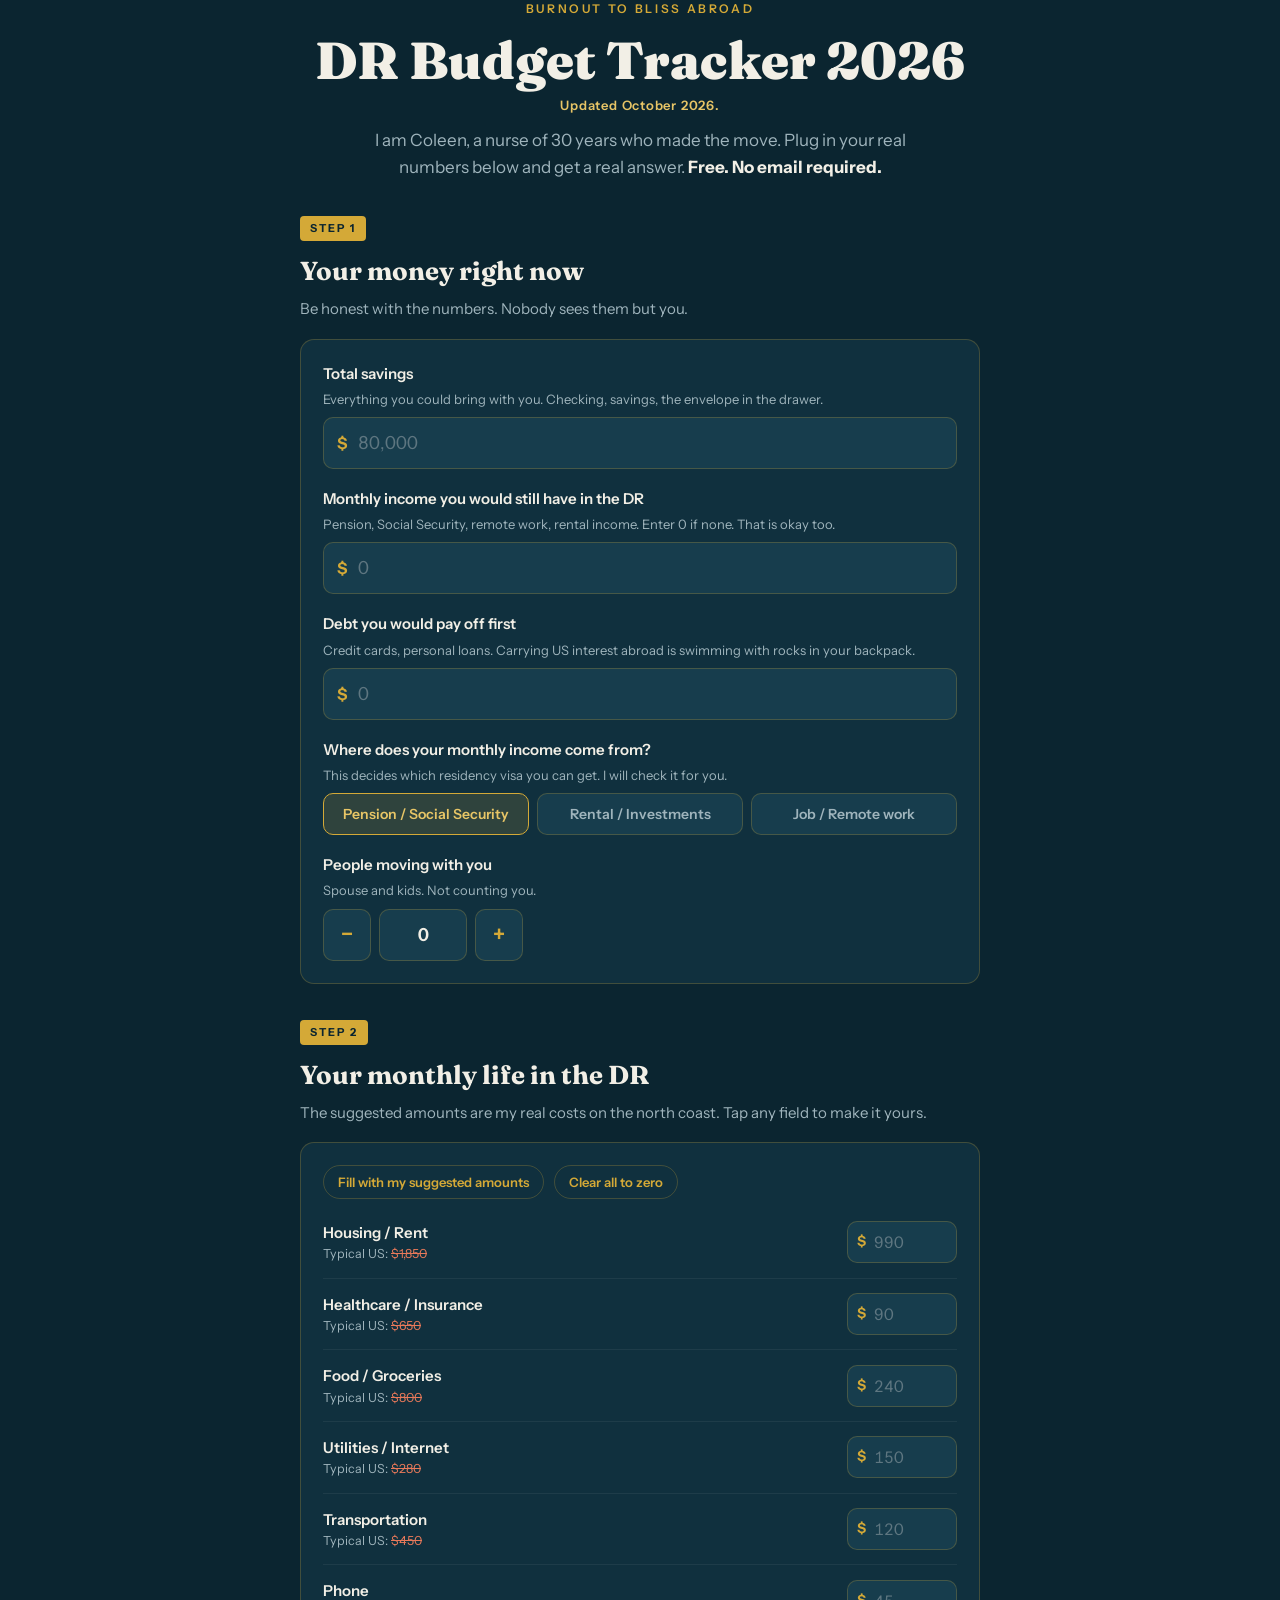
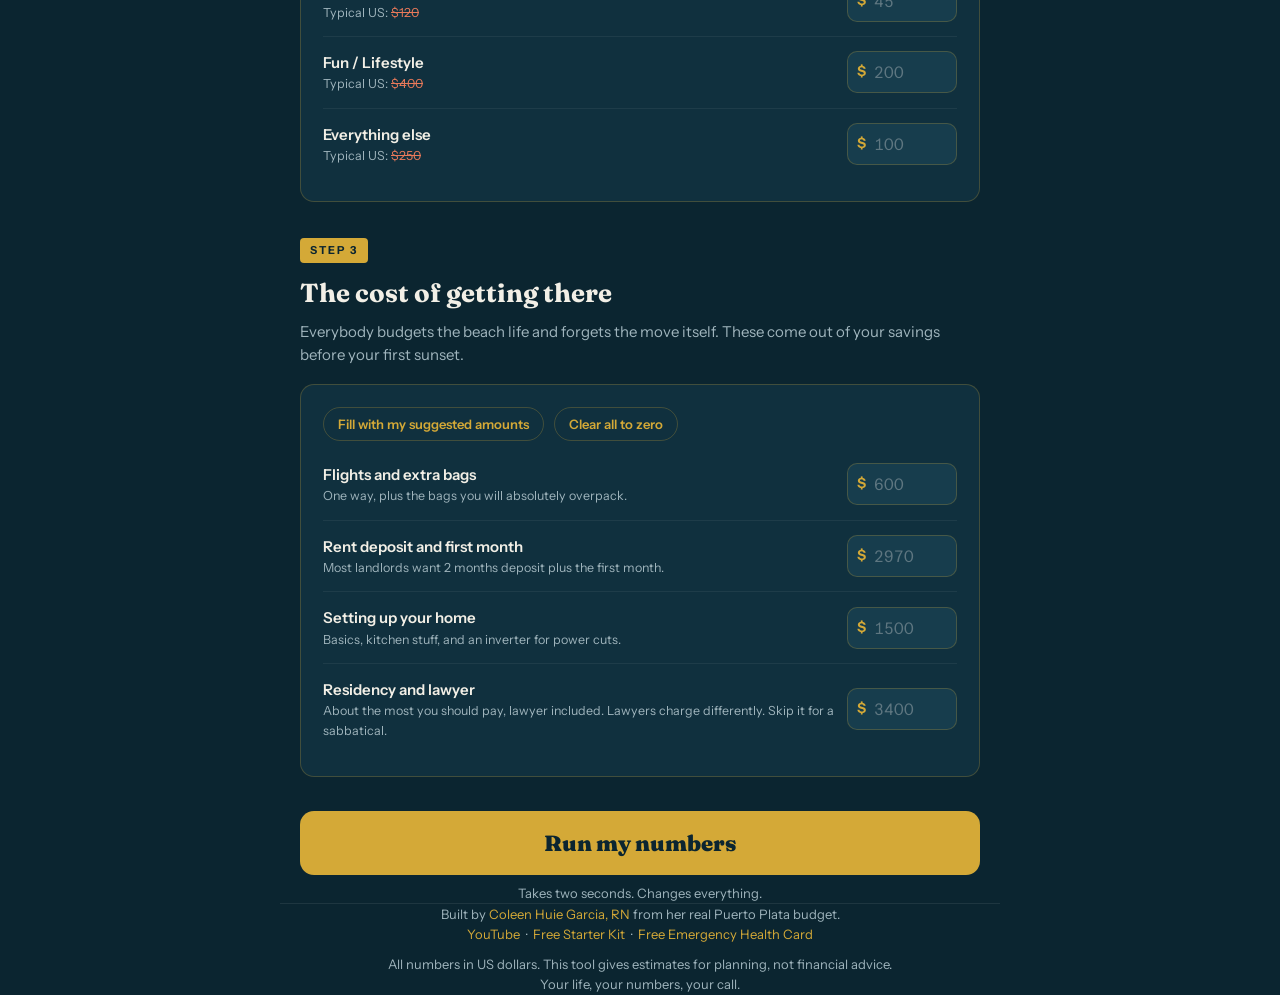
==== commit 919bca69: "Set tracker residency estimate to $3,400 all-in maximum Matches the Starter Kit email so both say th" ====
--- a/dr-budget-tracker/index.html
+++ b/dr-budget-tracker/index.html
@@ -412,7 +412,7 @@
   ["Flights and extra bags", 600, "One way, plus the bags you will absolutely overpack."],
   ["Rent deposit and first month", 2970, "Most landlords want 2 months deposit plus the first month."],
   ["Setting up your home", 1500, "Basics, kitchen stuff, and an inverter for power cuts."],
-  ["Residency and lawyer", 2000, "Rough estimate. Every case is different. Skip it for a sabbatical."]
+  ["Residency and lawyer", 3400, "About the most you should pay, lawyer included. Lawyers charge differently. Skip it for a sabbatical."]
 ];
 
 // 2026 Law 171-07 income lines, USD per month
